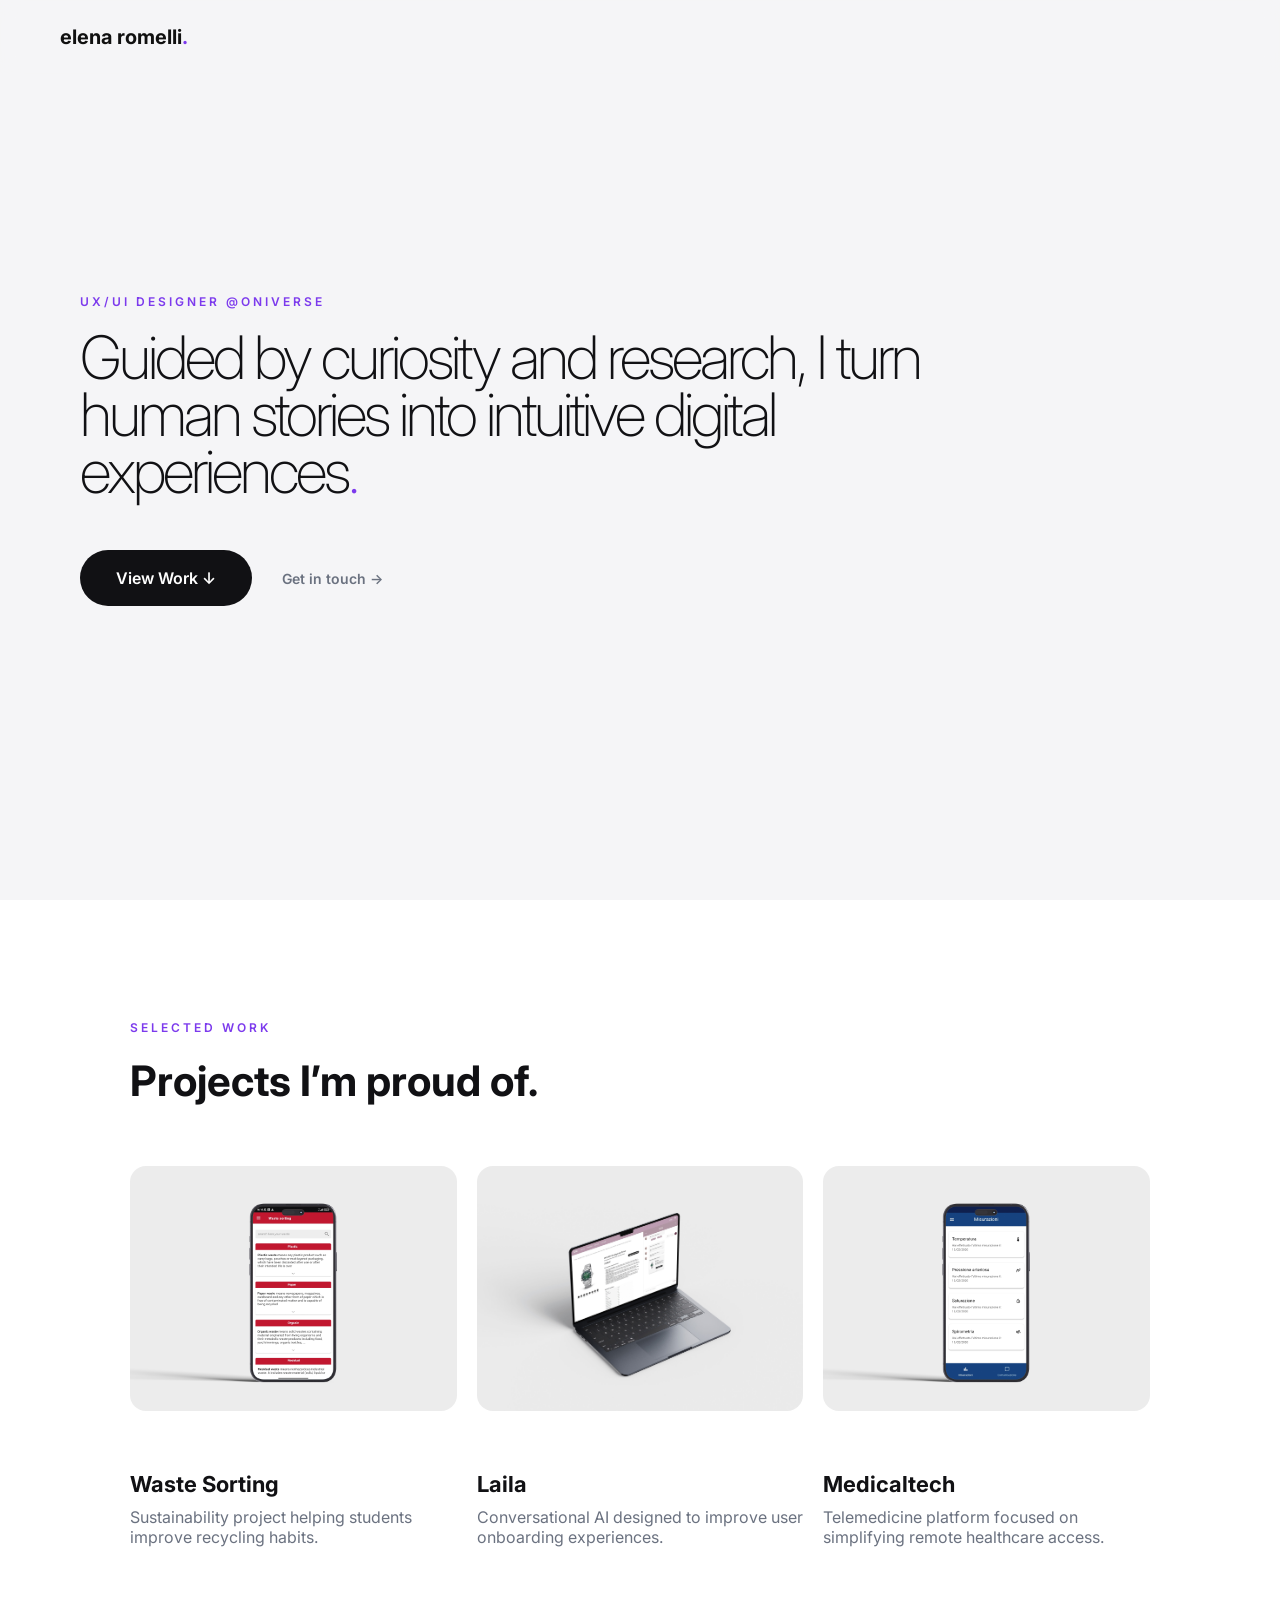
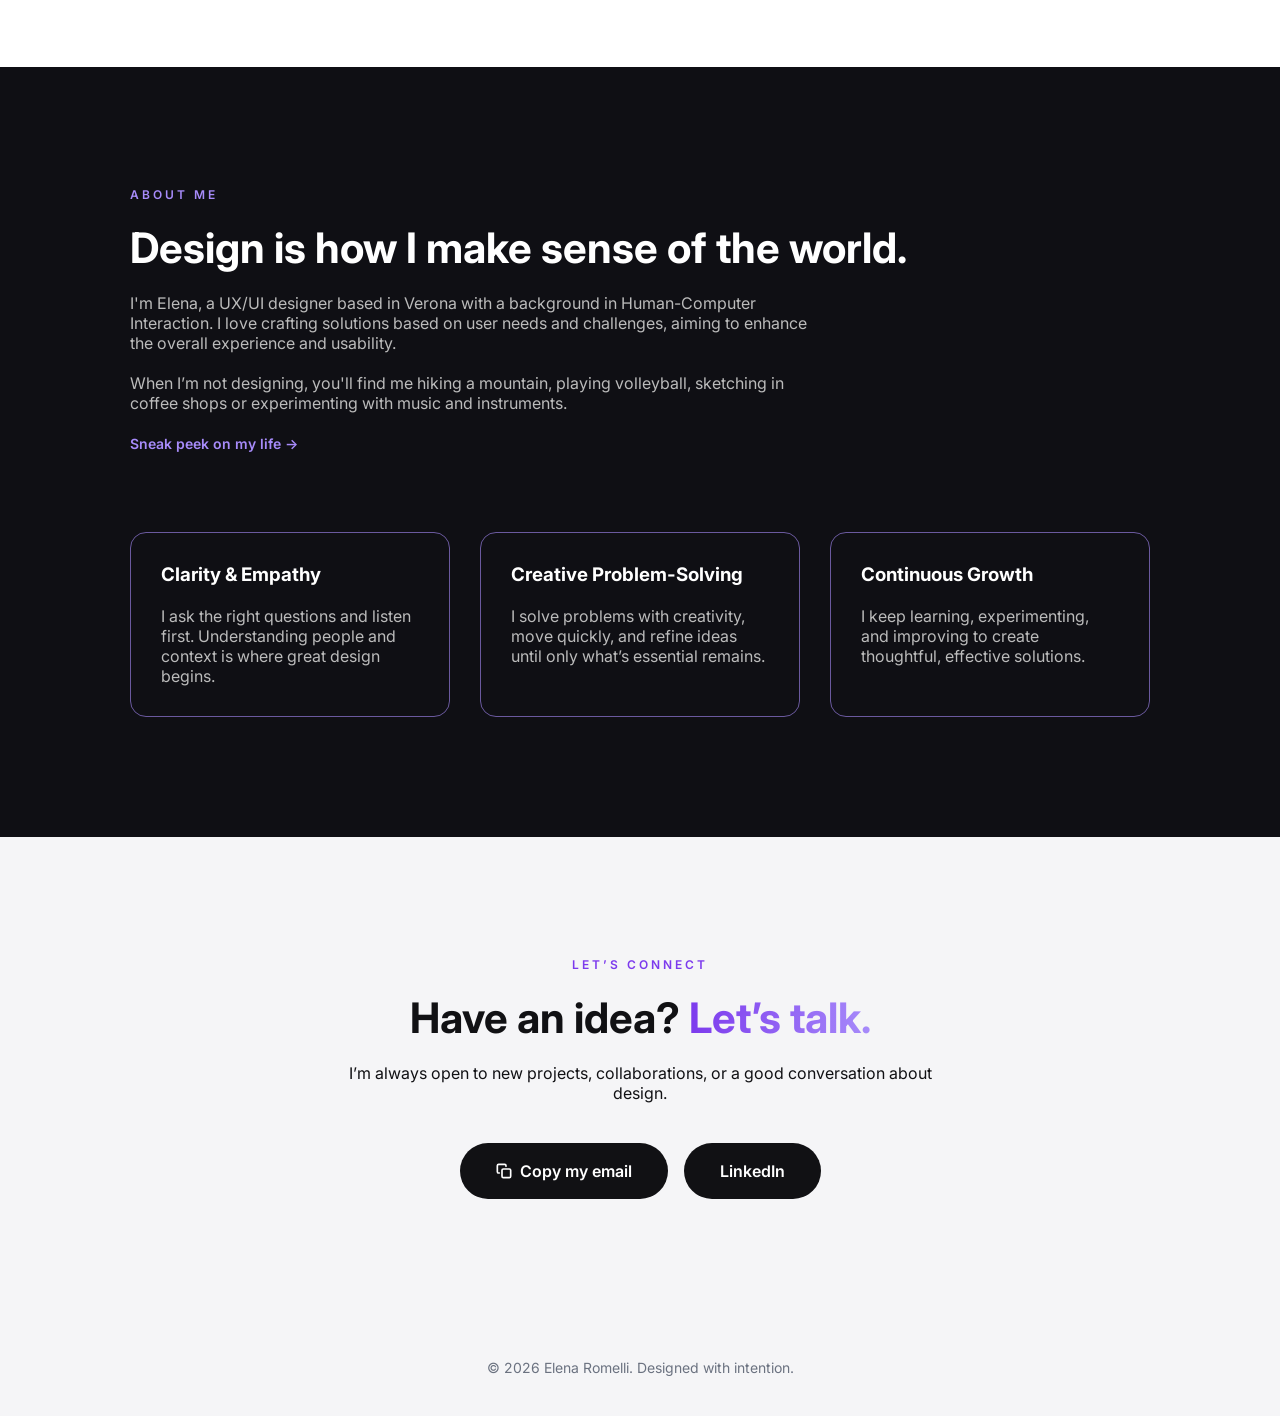
==== index.html @ 5a984aa5 "Add files via upload" ====
<!DOCTYPE html>
<html lang="en">
<head>
  <meta charset="UTF-8">
  <title>Elena Romelli — UX/UI Designer</title>
  <meta name="viewport" content="width=device-width, initial-scale=1.0">

  <link href="https://fonts.googleapis.com/css2?family=Inter:wght@400;600;800;900&display=swap" rel="stylesheet">
  <link rel="stylesheet" href="style.css">
</head>
<body>

<header class="nav">
  <a href="index.html#top" class="logo">
  elena romelli<span>.</span>
  </a>
  <!--<div class="nav-links">
    <a href="#work">Work</a>
    <a href="#about">About</a>
    <a href="#contact">Contact</a>
  </div>-->
</header>



<section id="top" class="hero">
  
  <div class="hero-content">
    <div class="small-label">UX/UI DESIGNER @ONIVERSE</div>
    <!--<h1>
      Elena <br>
      <span class="gradient-text">Romelli</span>
    </h1>-->
    <h2 class="hero-content">Guided by curiosity and research, I turn human stories into intuitive digital experiences<span class="purple-dot">.</span></h2>

    <!--<p>
      I craft digital experiences that feel intuitive, look striking,
      and tell stories people remember.
    </p>-->

    <div class="hero-buttons">
      <a href="#work" class="btn-primary">View Work ↓</a>
      <a href="#contact" class="btn-link">Get in touch →</a>
    
    </div>
  </div>
</section>

</body>

<!-- WORK SECTION -->

<section id="work" class="work-section">
  <div class="container">
    <div class="small-label">Selected Work</div>
    <h2>Projects I’m proud of.</h2>

    <div class="projects-grid">

      <a href="waste-sorting.html" class="project-card">
         <div class="project-image">
          <img src="images/waste.jpg" alt="Wastesorting_mockup">
        </div>
      
        <h3>Waste Sorting</h3>
        <p>Sustainability project helping students improve recycling habits.</p>
      </a>

      <a href="laila.html" class="project-card">
        <div class="project-image">
          <img src="images/laila.jpg" alt="Laila_mockup">
        </div>
        <h3>Laila</h3>
        <p>Conversational AI designed to improve user onboarding experiences.</p>
      </a>

      <a href="medicaltech.html" class="project-card">
         <div class="project-image">
          <img src="images/med.jpg" alt="Medicaltech_mockup">
        </div>
        <h3>Medicaltech</h3>
        <p>Telemedicine platform focused on simplifying remote healthcare access.</p>
      </a>

    </div>
  </div>
</section>


<!-- ABOUT SECTION -->

<section id="about" class="about-section">
  <div class="container">

    <div class="small-label">About Me</div>
    <h2>Design is how I make sense of the world.</h2>

    <p class="about-text">
      I'm Elena, a UX/UI designer based in Verona with a background in Human-Computer Interaction. 
      I love crafting solutions based on user needs and challenges, aiming to enhance the overall experience and usability.

    </p>

    <p class="about-text">
      When I’m not designing, you'll find me hiking a mountain, playing volleyball, 
      sketching in coffee shops or experimenting with music and instruments.
    </p>
    <p>
      <a href="life.html" class="btn-link-life">Sneak peek on my life →</a>
    </p>
    

    <div class="features-grid">

      <div class="feature-card">
        <h3>Clarity & Empathy</h3>
        <p>I ask the right questions and listen first. Understanding people and context is where great design begins.</p>
      </div>

      <div class="feature-card">
        <h3>Creative Problem-Solving</h3>
        <p>I solve problems with creativity, move quickly, and refine ideas until only what’s essential remains.</p>
      </div>


      <div class="feature-card">
        <h3>Continuous Growth</h3>
        <p>I keep learning, experimenting, and improving to create thoughtful, effective solutions.</p>
      </div>

    </div>
  </div>
</section>


<!-- CONTACT SECTION -->

<section id="contact" class="contact-section">
  <div class="container center">
    <div class="small-label">Let’s Connect</div>
    <h2>Have an idea? <span class="gradient-text">Let’s talk.</span></h2>
    <p>I’m always open to new projects, collaborations, or a good conversation about design.</p>


   <div class="contact-buttons">
      <div>
        <!--<button class="btn-primary copy-email" data-email="elenaromelli00@gmail.com">
           <svg xmlns="http://www.w3.org/2000/svg" width="16" height="16" viewBox="0 0 24 24" fill="none" stroke="currentColor" stroke-width="2.5" stroke-linecap="round" stroke-linejoin="round">
              <rect x="9" y="9" width="13" height="13" rx="2"/><path d="M5 15H4a2 2 0 0 1-2-2V4a2 2 0 0 1 2-2h9a2 2 0 0 1 2 2v1"/>
            </svg>
            Copy my email
            <span class="copy-feedback">Email copied!</span>
          </button>-->
          <button class="btn-primary copy-email" data-email="elenaromelli00@gmail.com">
              <svg xmlns="http://www.w3.org/2000/svg" width="16" height="16" viewBox="0 0 24 24" fill="none" stroke="currentColor" stroke-width="2.5" stroke-linecap="round" stroke-linejoin="round">
                <rect x="9" y="9" width="13" height="13" rx="2"/><path d="M5 15H4a2 2 0 0 1-2-2V4a2 2 0 0 1 2-2h9a2 2 0 0 1 2 2v1"/>
              </svg>
             <span class="btn-label">Copy my email</span>
          </button>
      </div>

     
      <a href="https://www.linkedin.com/in/elenaromelli/" 
        target="_blank" 
        rel="noopener noreferrer"
        class="btn-primary">
        LinkedIn
      </a>
      
 </div>

  </div>
</section>

<footer>
  © 2026 Elena Romelli. Designed with intention.
</footer>


<!--JAVASCRIPTt-->
<!--COPY EMAIL BUTTON 
<script>
  const copyBtn = document.querySelector('.copy-email');
  const feedback = document.querySelector('.copy-feedback');

  copyBtn.addEventListener('click', () => {
    const email = copyBtn.textContent.trim();

    navigator.clipboard.writeText(email).then(() => {
      feedback.textContent = "Email copied!";
      feedback.style.opacity = "1";

      setTimeout(() => {
        feedback.style.opacity = "0";
      }, 1500);
    });
  });
</script>-->


<!--<script>document.querySelector('.copy-email').addEventListener('click', function() {
  const email = this.dataset.email;
  navigator.clipboard.writeText(email).then(() => {
    const feedback = this.querySelector('.copy-feedback');
    feedback.style.opacity = '1';
    setTimeout(() => feedback.style.opacity = '0', 2000);
  });
});</script>-->

<script>
const btn = document.querySelector('.copy-email');

const originalContent = btn.innerHTML;
const copiedContent = `
  <svg xmlns="http://www.w3.org/2000/svg" width="16" height="16" viewBox="0 0 24 24" fill="none" stroke="currentColor" stroke-width="2.5" stroke-linecap="round" stroke-linejoin="round">
    <polyline points="20 6 9 17 4 12"/>
  </svg>
  <span class="btn-label">Email copied!</span>
`;

btn.addEventListener('click', () => {
  navigator.clipboard.writeText(btn.dataset.email);
  btn.innerHTML = copiedContent;
  
  setTimeout(() => {
    btn.innerHTML = originalContent;
  }, 2000);
});

</script>

</html>
---- style.css ----
:root {
  --purple1: #7C3AED;
  --purple2: #A78BFA;
  --dark: #111114;
  --gray: #6B7280;
  --light: #F5F5F7;
}

* {
  margin: 0;
  padding: 0;
  box-sizing: border-box;
}

body {
  font-family: 'Inter', sans-serif;
  background: var(--light);
  color: var(--dark);
}

/* NAVBAR */

.nav {
  position: fixed;
  top: 0;
  width: 100%;
  padding: 25px 60px;
  display: flex;
  justify-content: space-between;
  align-items: center;
  background: rgba(245,245,247,0.8);
  backdrop-filter: blur(10px);
}

.logo {
  font-weight: 800;
  font-size: 20px;
}

.logo {
  text-decoration: none;
  color: #111; /* stesso colore del testo */
  font-weight: 700;
  font-size: 20px;
}

.logo:hover {
  color: #111; /* evita che diventi rosso */
}

.logo span {
  color: var(--purple1); /* il puntino viola */
}

.logo span {
  color: var(--purple1);
}

.nav-links a {
  text-decoration: none;
  color: var(--dark);
  margin-left: 30px;
  font-weight: 500;
}

.btn-nav {
  background: var(--dark);
  color: white !important;
  padding: 10px 20px;
  border-radius: 30px;
}

/* HERO */
html {
  scroll-behavior: smooth;
}

.hero {
  height: 100vh;
  display: flex;
  align-items: center;
  padding: 0 80px;
}


.hero-content {
  max-width: 900px;
}

.hero h1 {
  font-size: 120px;
  font-weight: 600;
  line-height: 0.95;
  letter-spacing: -3px;
}

.hero h2 {
  font-size: 60px;
  font-weight: 200;
  line-height: 0.95;
  letter-spacing: -3px;
}

.gradient-text {
  background: linear-gradient(90deg, var(--purple1), var(--purple2));
  -webkit-background-clip: text;
  -webkit-text-fill-color: transparent;
}

.hero p {
  margin-top: 40px;
  font-size: 22px;
  color: var(--gray);
  max-width: 600px;
  line-height: 1.6;
}

.hero-buttons {
  margin-top: 50px;
  display: flex;
  gap: 30px;
  align-items: center;
}

.btn-primary {
  display: inline-block;
  background: var(--dark);
  color: white;
  padding: 18px 36px;
  border-radius: 50px;
  text-decoration: none;
  font-weight: 600;
  transition: 0.3s ease;
}

.btn-primary:hover {
  transform: translateY(-3px);
}

.btn-link {
  display: inline-block;
  font-size: 14px;
  font-weight: 600;
  text-decoration: none;
  color: var(--gray);
  transition: 0.3s ease;
}

.btn-link:hover {
  color: var(--purple1);
  transform: translateX(4px);
}


.purple-dot {
  color: var(--purple1); /* usa la tua variabile viola già definita */
}

/* RESPONSIVE */

@media (max-width: 900px) {
  .hero {
    padding: 0 30px;
  }

  .hero h1 {
    font-size: 64px;
  }

  .hero p {
    font-size: 18px;
  }

  .nav {
    padding: 20px 30px;
  }

  .nav-links a {
    margin-left: 15px;
  }
}

/* GENERAL SECTIONS */

.container {
  max-width: 1100px;
  margin: auto;
  padding: 120px 40px;
}

h2 {
  font-size: 42px;
  margin-top: 20px;
}

.small-label {
  text-transform: uppercase;
  font-size: 12px;
  letter-spacing: 3px;
  color: var(--purple1);
  font-weight: 600;
}

/* WORK */

.work-section {
  background: #ffffff;
}

.projects-grid {
  margin-top: 0px;
  display: grid;
  gap: 20px;
  grid-template-columns: repeat(3, 1fr);
}

.project-card {
  text-decoration: none;
  color: inherit;
  transition: 0.3s ease;
}

.project-card:hover {
  transform: translateY(-6px);
}

.project-image {
    display: block;
  background: transparent; /* o il colore che preferisci */
  border-radius: 14px;
  margin-bottom: 10px;
  overflow: hidden;
}

.project-card h3 {
  font-size: 22px;
  margin-bottom: 10px;
}

.project-card p {
  color: var(--gray);
}

/* ABOUT */

.about-section {
  background: #0F0F14;
  color: white;
}

.about-section .small-label {
  color: var(--purple2);
}

.about-section p {
  color: #bbb;
  max-width: 700px;
  margin-top: 20px;
}

.features-grid {
  margin-top: 70px;
  display: grid;
  gap: 30px;
  grid-template-columns: repeat(3, 1fr);
}

.feature-card {
  border: 1px solid rgba(167,139,250,0.6);
  padding: 30px;
  border-radius: 16px;
  transition: 0.3s ease;
}

.feature-card:hover {
  background: rgba(167,139,250,0.05);
}

.feature-card h3 {
  margin-bottom: 10px;
}

.btn-link-life {
  margin-bottom: 10px;
  display: inline-block;
  font-size: 14px;
  font-weight: 600;
  text-decoration: none;
  color: var(--purple2);
  transition: 0.3s ease;
}

.btn-link-life:hover {
  color: var(--light);
  transform: translateX(4px);
}

/* CONTACT */

.contact-section {
  background: var(--light);
  text-align: center;
}

.contact-section p {
  max-width: 600px;
  margin: 20px auto;
}

.center {
  text-align: center;
}

footer {
  text-align: center;
  padding: 40px;
  font-size: 14px;
  color: var(--gray);
}

.contact-section p {
  margin-bottom: 40px; /* spazio sotto il paragrafo */
}

/* RESPONSIVE */

@media (max-width: 900px) {
  .projects-grid,
  .features-grid {
    grid-template-columns: 1fr;
  }

  h2 {
    font-size: 32px;
  }
}

/* PROJECT PAGE */

.project-container {
  max-width: 900px;
  margin: auto;
  padding: 80px 40px 80px 40px;
}

.project-intro h1 {
  font-size: 48px;
  font-weight: 600;
  margin-top: 10px;
}

.project-subtitle {
  font-size: 20px;
  margin-top: 15px;
  color: var(--gray);
}

.divider {
  height: 1px;
  background: #e5e5e5;
  margin: 50px 0;
}

.project-meta {
  display: flex;
  gap: 60px;
  flex-wrap: wrap;
}

.meta-label {
  text-transform: uppercase;
  font-size: 12px;
  letter-spacing: 2px;
  color: var(--purple1);
  font-weight: 600;
}

.project-section {
  padding: 40px 0;
}

.project-section.light {
  background: #f9f9fb;
}

.section-label {
  text-transform: uppercase;
  font-size: 12px;
  letter-spacing: 2px;
  color: var(--purple1);
  font-weight: 600;
}

.project-section h2 {
  font-size: 36px;
  margin: 20px 0;
}

.project-section p {
  max-width: 700px;
  color: var(--gray);
}

.mockup-block {
  height: 350px;
  background: #e5e7eb;
  border-radius: 20px;
  margin-top: 40px;
}

.mockup-block.large {
  height: 500px;
}

.impact-list {
  margin-top: 30px;
  list-style: none;
  padding: 0;
}

.impact-list li {
  margin-bottom: 15px;
  font-size: 18px;
}

/* Responsive */

@media (max-width: 900px) {
  .project-intro h1 {
    font-size: 42px;
  }

  .project-meta {
    flex-direction: column;
    gap: 20px;
  }

  .project-section h2 {
    font-size: 28px;
  }
}

.back-button {
  display: inline-block;
  margin-bottom: 40px;
  font-size: 14px;
  text-decoration: none;
  color: var(--gray);
  transition: 0.3s ease;
}

.back-button:hover {
  color: var(--purple1);
  transform: translateX(-4px);
}

/* PROJECT CASE STUDY */

.project-subtitle-light {
  color: var(--gray);
  font-size: 18px;
  margin-top: 15px;
}

.project-meta div p {
  margin: 5px 0 0 0;
  color: var(--gray);
}

.project-meta {
  display: flex;
  flex-wrap: wrap;
  gap: 50px;
  margin-top: 40px;
}

.project-section {
  padding: 80px 0;
}

.project-section.light {
  background: #f9f9fb;
}

.project-section h2 {
  font-size: 32px;
  margin: 15px 0;
}

.project-section p,
.project-section ul {
  max-width: 700px;
  color: var(--gray);
  margin-top: 15px;
  line-height: 1.7;
}

.project-section ul {
  padding-left: 20px;
  list-style-type: disc;
}

.mockup-block {
  margin-top: 40px;
  height: 300px;
  background: #e5e7eb;
  border-radius: 20px;
}

.mockup-block.large {
  height: 500px;
}

.back-button {
  display: inline-block;
  margin-bottom: 30px;
  font-size: 14px;
  text-decoration: none;
  color: var(--gray);
  font-weight: 600;
  transition: 0.3s ease;
}

.back-button:hover {
  color: var(--purple1);
  transform: translateX(-4px);
}

@keyframes pulse {
  0%, 100% { opacity: 1; transform: scale(1); }
  50% { opacity: 0.7; transform: scale(1.05); }
}

/* IMPACT GRID */
.impact-grid {
  display: flex;
  gap: 30px;
  flex-wrap: wrap;
  margin-top: 30px;
}

.impact-card {
  background: #fff;
  padding: 20px;
  border-radius: 12px;
  flex: 1 1 250px;
  box-shadow: 0 4px 12px rgba(0,0,0,0.05);
}

.impact-card h3 {
  margin-bottom: 10px;
  font-size: 18px;
}

.impact-card p {
  color: var(--gray);
  line-height: 1.5;
}

/* Responsive */
@media (max-width: 900px) {
  .project-meta {
    flex-direction: column;
    gap: 20px;
  }

  .project-section h2 {
    font-size: 28px;
  }

  .impact-grid {
    flex-direction: column;
  }
}

/* Floating Back to Top Button – always visible */
.back-to-top {
  position: fixed;
  bottom: 30px;
  right: 30px;
  background: var(--dark);
  color: white;
  font-size: 20px;
  text-decoration: none;
  padding: 12px 16px;
  border-radius: 50%;
  box-shadow: 0 4px 10px rgba(0,0,0,0.2);
  transition: all 0.3s ease;
  z-index: 1000;
}

.back-to-top:hover {
  background: #7b5cff;  /* hover highlight */
  transform: translateY(-3px);
}

/* COPY EMAIL FEEDBACK */
.copy-feedback {
  position: absolute;
  bottom: -24px;
  left: 50%;
  transform: translateX(-50%);
  font-size: 14px;
  color: #7b5cff;
  opacity: 0;
  transition: opacity 0.3s ease;
  white-space: nowrap;
}

.btn-primary {
  font: inherit; /* eredita TUTTO dal parent */
  display: inline-block;
  background: var(--dark);
  color: white;
  padding: 18px 36px;
  border-radius: 50px;
  text-decoration: none;
  font-weight: 600;
  transition: 0.3s ease;
  cursor: pointer;
  border: none;
  font-family: inherit;
  position: relative;
}

/* CONTACT BUTTONS*/
.contact-buttons {
  display: flex;
  gap: 16px;
  justify-content: center;
  flex-wrap: wrap;
}

.copy-email {
  display: inline-flex;
  align-items: center;
  gap: 8px;
}

/* IMAGES*/

.project-image {
  margin: 60px 0;
  border-radius: 16px;
  overflow: hidden;
  font-size: 0; /* fix per lo spazio inline */
}

.project-image img {
  width: 100%;
  height: auto;
  display: block;
}

.image-grid {
  display: grid;
  grid-template-columns: repeat(3, 1fr);
  gap: 24px;
  margin: 60px 0;
}

.image-grid img {
  width: 100%;
  height: auto;
  border-radius: 16px;
  box-shadow: 0 20px 50px rgba(0,0,0,0.08);
  transition: transform 0.3s ease;
}

.image-grid img:hover {
  transform: translateY(-6px);
}

@media (max-width: 900px) {
  .image-grid {
    grid-template-columns: 1fr;
  }
}

/*IMAGE FULL GRID*/
.image-grid--full img {
  grid-column: 1 / -1;
}

/*MIRO BOARD*/
.miro-embed {
  margin: 80px 0;
  border-radius: 20px;
  overflow: hidden;
  box-shadow: 0 30px 80px rgba(0,0,0,0.08);
}

.miro-embed iframe {
  width: 100%;
  height: 600px;
  border: none;
}


/* ABOUT PAGE */
.about-me-page {
  font-family: 'Inter', sans-serif;
  color: var(--dark);
  padding: 80px 20px;
}

/* HERO SECTION */
.about-hero {
  display: flex;
  justify-content: center;
  align-items: center;
  margin-bottom: 60px;
}

.about-container {
  display: flex;
  flex-wrap: wrap;
  max-width: 1200px;
  gap: 40px;
  align-items: center;
}

/* Profile image */
.about-profile .profile-img {
  width: 300px;
  height: auto;
  border-radius: 20px;
  box-shadow: 0 20px 60px rgba(0,0,0,0.08);
  flex-shrink: 0;
}

/* Text */
.about-text {
  flex: 1;
  min-width: 280px;
}

.about-text h1 {
  font-size: 2.5rem;
  margin-bottom: 20px;
}

.about-text .purple-dot {
  color: #9b5de5;
}

.about-text p {
  font-size: 1.1rem;
  line-height: 1.6;
}

/* ABOUT HERO — immagine a sinistra, testo a destra, 50/50 */
.about-hero {
  padding: 60px 40px;
}

.about-hero-inner {
  display: grid;
  grid-template-columns: 1fr 1fr;
  gap: 60px;
  align-items: center;
  max-width: 1200px;
  margin: 0 auto;
}

.about-profile {
  width: 100%;
  height: 100%;
}

.about-profile .profile-img {
  width: 100%;
  height: 100%;
  object-fit: cover;
  border-radius: 20px;
  display: block;
}

.about-text h1 {
  margin-bottom: 24px;
}

.about-text p {
    font-size: 16px;
  margin-bottom: 16px;
  line-height: 1.7;
}

/* 4 immagini su una sola riga fissa */
.about-images .image-grid {
    
  display: grid;
  grid-template-columns: repeat(4, 1fr); /* sempre 4 colonne */
  gap: 20px;
  max-width: 1200px;
  margin: 0 auto;
}


/* RESPONSIVE */
@media screen and (max-width: 768px) {
  .about-hero-inner {
    grid-template-columns: 1fr;
    text-align: left;
  }

  .about-profile .profile-img {
    max-width: 300px;
    margin: 0 auto;
    height: auto;
  }
}
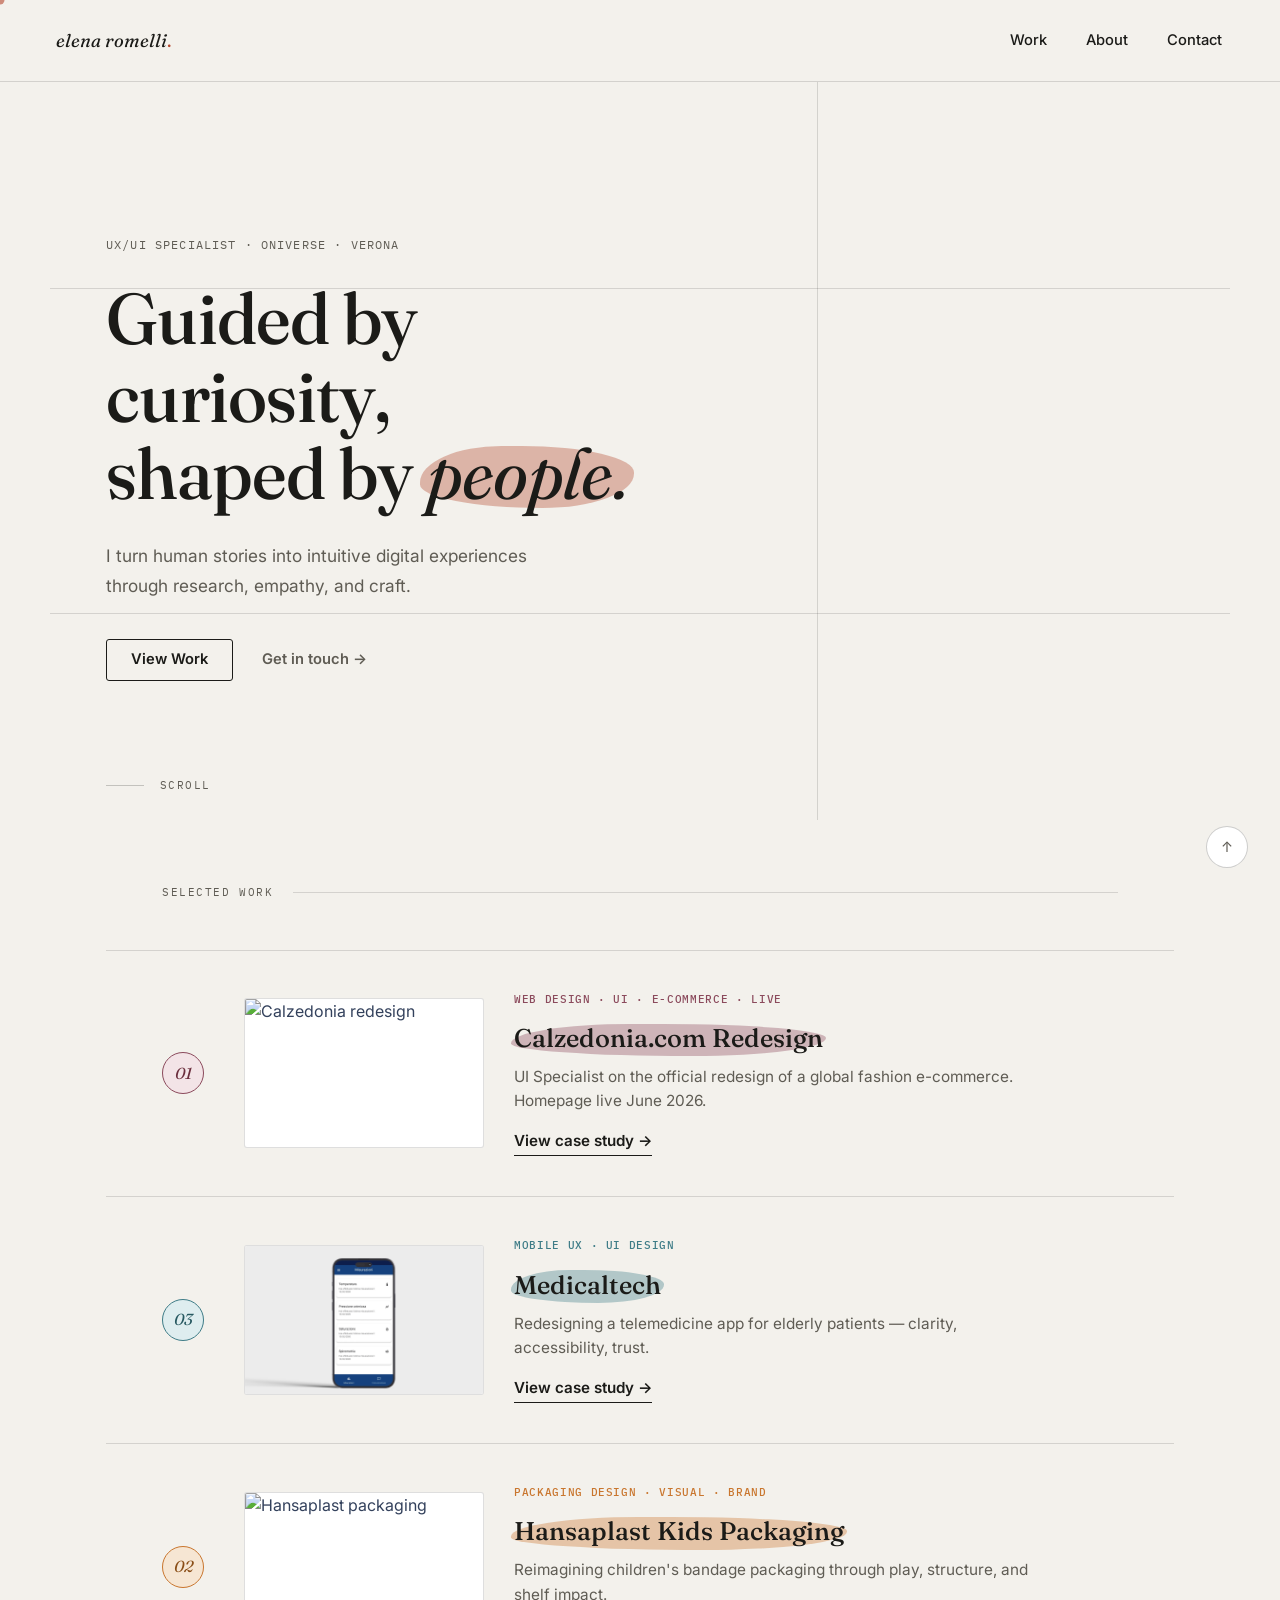
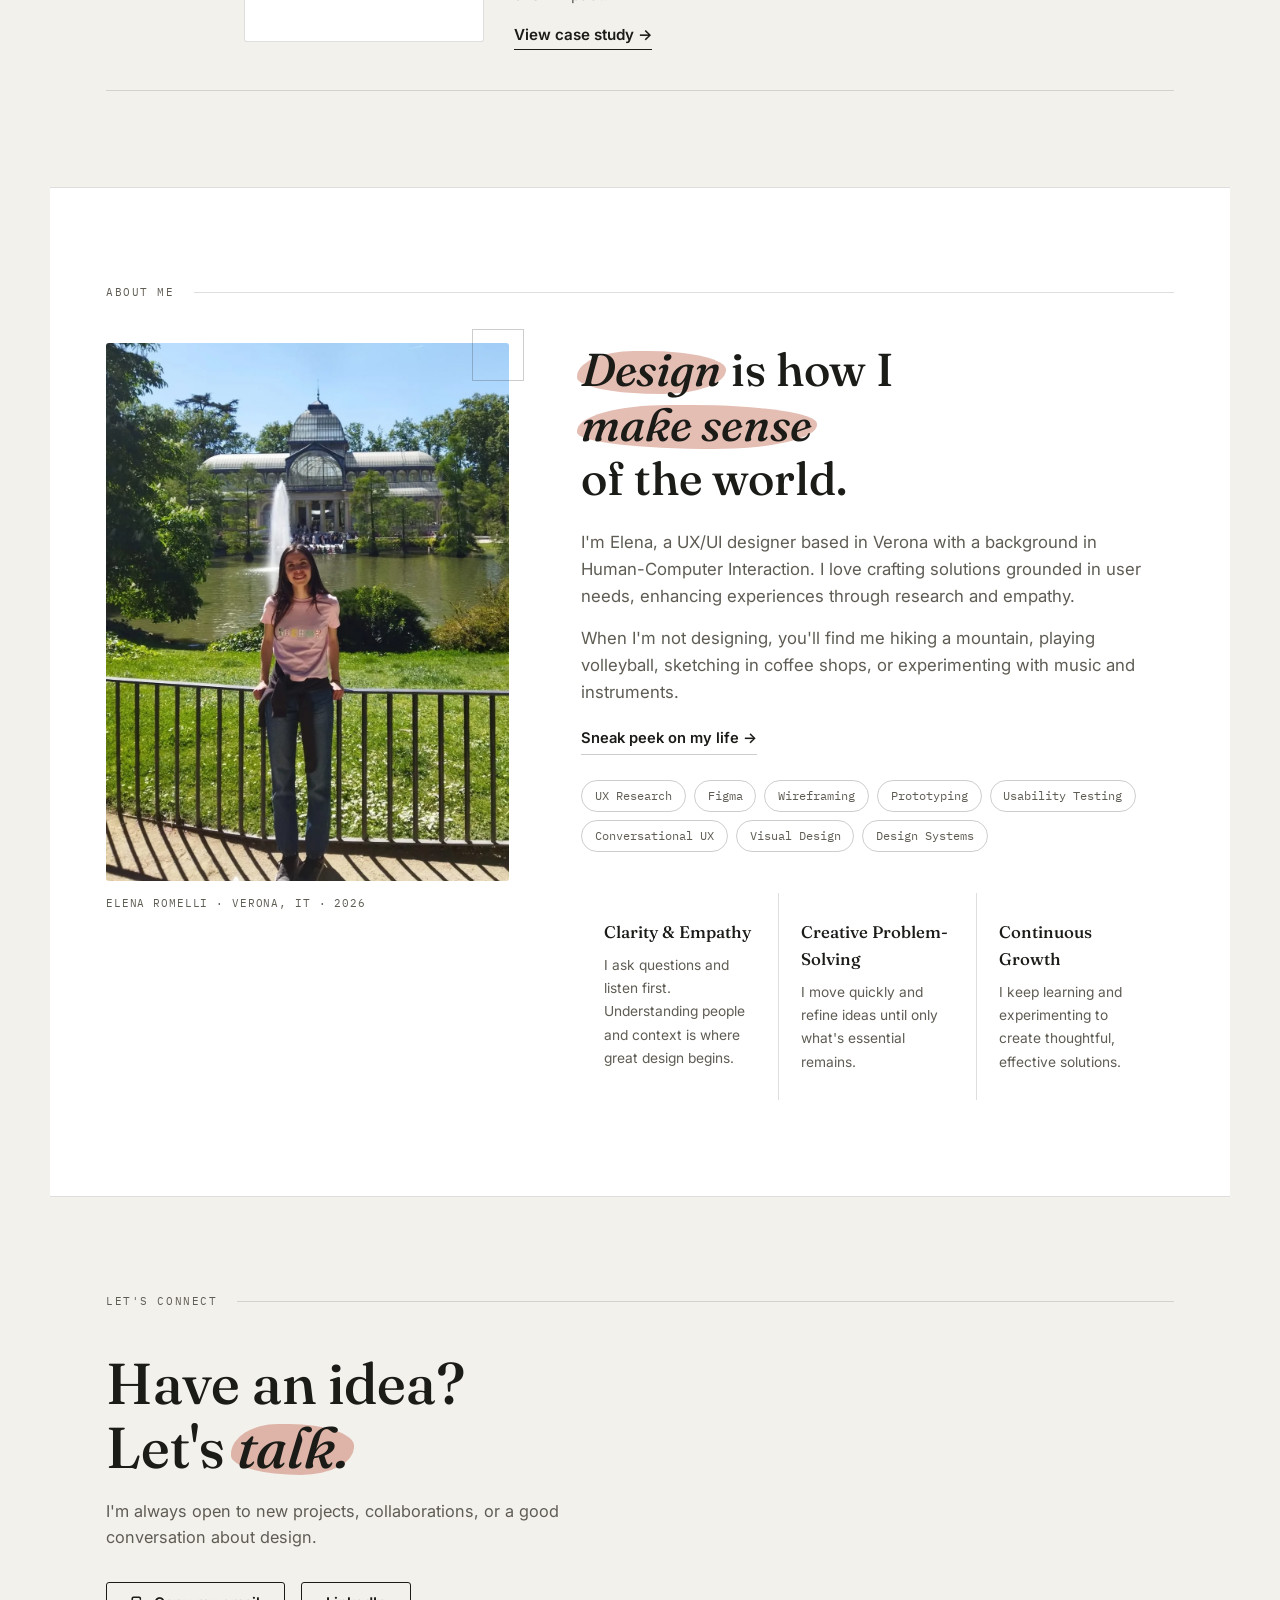
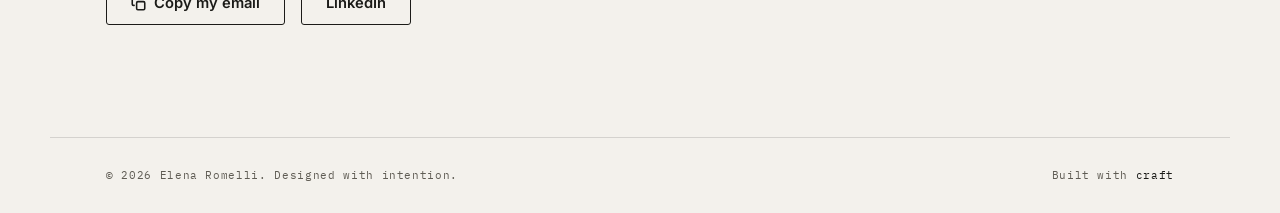
==== commit b57bcb41: "Add files via upload" ====
--- a/index.html
+++ b/index.html
@@ -4,229 +4,238 @@
   <meta charset="UTF-8">
   <title>Elena Romelli — UX/UI Designer</title>
   <meta name="viewport" content="width=device-width, initial-scale=1.0">
-
-  <link href="https://fonts.googleapis.com/css2?family=Inter:wght@400;600;800;900&display=swap" rel="stylesheet">
   <link rel="stylesheet" href="style.css">
 </head>
-<body>
-
+<body style="--proj:var(--voice)">
+
+<a href="#top" class="skip-link">Skip to content</a>
+
+<!-- NAV -->
 <header class="nav">
-  <a href="index.html#top" class="logo">
-  elena romelli<span>.</span>
-  </a>
-  <!--<div class="nav-links">
+  <a href="index.html" class="logo">elena romelli<span>.</span></a>
+  <nav class="nav-links" id="nav-links">
     <a href="#work">Work</a>
     <a href="#about">About</a>
     <a href="#contact">Contact</a>
-  </div>-->
+  </nav>
 </header>
 
-
-
+<!-- HERO -->
 <section id="top" class="hero">
-  
-  <div class="hero-content">
-    <div class="small-label">UX/UI DESIGNER @ONIVERSE</div>
-    <!--<h1>
-      Elena <br>
-      <span class="gradient-text">Romelli</span>
-    </h1>-->
-    <h2 class="hero-content">Guided by curiosity and research, I turn human stories into intuitive digital experiences<span class="purple-dot">.</span></h2>
-
-    <!--<p>
-      I craft digital experiences that feel intuitive, look striking,
-      and tell stories people remember.
-    </p>-->
-
+  <div class="hero-grid-line h" style="top:28%"></div>
+  <div class="hero-grid-line h" style="top:72%"></div>
+  <div class="hero-grid-line v" style="left:65%"></div>
+
+  <div class="hero-left">
+    <div class="hero-eyebrow">UX/UI Specialist · Oniverse · Verona</div>
+    <h2 class="hero-headline">
+      Guided by<br>
+      curiosity,<br>
+      shaped by <span class="marker marker-auto" style="--mk:var(--voice)"><em>people.</em></span>
+    </h2>
+    <p class="hero-tagline">
+      I turn human stories into intuitive digital experiences through research, empathy, and craft.
+    </p>
     <div class="hero-buttons">
-      <a href="#work" class="btn-primary">View Work ↓</a>
+      <a href="#work" class="btn-primary">View Work</a>
       <a href="#contact" class="btn-link">Get in touch →</a>
-    
     </div>
   </div>
-</section>
-
+
+  <!--<div class="hero-vertical">Verona · Open to opportunities · 2026</div>-->
+
+  <div class="scroll-indicator">
+    <div class="scroll-line"></div>
+    Scroll
+  </div>
+</section>
+
+<!-- WORK -->
+<section id="work" class="work-section">
+  <div class="section-label">Selected Work</div>
+
+  <div class="project-list">
+
+    <!-- Calzedonia — pezzo forte -->
+    <article class="project-row" style="--tint:var(--c-calz-tint); --txt:var(--c-calz-text)">
+      <span class="p-badge" style="--proj:var(--c-calz)">01</span>
+      <a href="calzedonia.html" class="p-thumb">
+        <img src="images/calzedonia_after_desktop.jpg" alt="Calzedonia redesign">
+      </a>
+      <div class="p-main">
+        <span class="p-tag" style="--proj:var(--c-calz)">Web Design · UI · E-commerce · Live</span>
+        <h3><a href="calzedonia.html" class="marker" style="--mk:var(--c-calz)">Calzedonia.com Redesign</a></h3>
+        <p class="p-desc">UI Specialist on the official redesign of a global fashion e-commerce. Homepage live June 2026.</p>
+        <a href="calzedonia.html" class="link-arrow">View case study →</a>
+      </div>
+    </article>
+
+    <!-- Medicaltech -->
+    <article class="project-row" style="--tint:var(--c-med-tint); --txt:var(--c-med-text)">
+      <span class="p-badge" style="--proj:var(--c-med)">03</span>
+      <a href="medicaltech.html" class="p-thumb">
+        <img src="images/med.jpg" alt="Medicaltech mockup">
+      </a>
+      <div class="p-main">
+        <span class="p-tag" style="--proj:var(--c-med)">Mobile UX · UI Design</span>
+        <h3><a href="medicaltech.html" class="marker" style="--mk:var(--c-med)">Medicaltech</a></h3>
+        <p class="p-desc">Redesigning a telemedicine app for elderly patients — clarity, accessibility, trust.</p>
+        <a href="medicaltech.html" class="link-arrow">View case study →</a>
+      </div>
+    </article>
+
+    <!-- Packaging -->
+    <article class="project-row" style="--tint:var(--c-pack-tint); --txt:var(--c-pack-text)">
+      <span class="p-badge" style="--proj:var(--c-pack)">02</span>
+      <a href="packaging.html" class="p-thumb">
+        <img src="images/packaging_final.webp" alt="Hansaplast packaging">
+      </a>
+      <div class="p-main">
+        <span class="p-tag" style="--proj:var(--c-pack)">Packaging Design · Visual · Brand</span>
+        <h3><a href="packaging.html" class="marker" style="--mk:var(--c-pack)">Hansaplast Kids Packaging</a></h3>
+        <p class="p-desc">Reimagining children's bandage packaging through play, structure, and shelf impact.</p>
+        <a href="packaging.html" class="link-arrow">View case study →</a>
+      </div>
+    </article>
+
+  </div>
+</section>
+
+<!-- ABOUT -->
+<section id="about" class="about-section">
+  <div style="max-width:1100px; margin:0 auto;">
+    <div class="section-label" style="padding:0; margin-bottom:2.6rem;">About Me</div>
+    <div class="about-grid">
+
+      <div class="portrait-wrap">
+        <div class="portrait-deco"></div>
+        <div class="portrait-frame">
+          <img src="images/life_elena.webp" alt="Elena Romelli">
+        </div>
+        <p class="portrait-caption">Elena Romelli · Verona, IT · 2026</p>
+      </div>
+
+      <div class="about-content">
+        <h2><span class="marker" style="--mk:var(--voice)"><em>Design</em></span> is how I<br><span class="marker" style="--mk:var(--voice)"><em>make sense</em></span><br>of the world.</h2>
+        <p class="about-body">
+          I'm Elena, a UX/UI designer based in Verona with a background in Human-Computer Interaction. I love crafting solutions grounded in user needs, enhancing experiences through research and empathy.
+        </p>
+        <p class="about-body">
+          When I'm not designing, you'll find me hiking a mountain, playing volleyball, sketching in coffee shops, or experimenting with music and instruments.
+        </p>
+        <p style="margin-top:1.2rem;">
+          <a href="life.html" class="btn-link-life">Sneak peek on my life →</a>
+        </p>
+
+        <div class="skills-row">
+          <span class="skill-pill">UX Research</span>
+          <span class="skill-pill">Figma</span>
+          <span class="skill-pill">Wireframing</span>
+          <span class="skill-pill">Prototyping</span>
+          <span class="skill-pill">Usability Testing</span>
+          <span class="skill-pill">Conversational UX</span>
+          <span class="skill-pill">Visual Design</span>
+          <span class="skill-pill">Design Systems</span>
+        </div>
+
+        <div class="about-values">
+          <div class="value-card">
+            <h3>Clarity &amp; Empathy</h3>
+            <p>I ask questions and listen first. Understanding people and context is where great design begins.</p>
+          </div>
+          <div class="value-card">
+            <h3>Creative Problem-Solving</h3>
+            <p>I move quickly and refine ideas until only what's essential remains.</p>
+          </div>
+          <div class="value-card">
+            <h3>Continuous Growth</h3>
+            <p>I keep learning and experimenting to create thoughtful, effective solutions.</p>
+          </div>
+        </div>
+      </div>
+
+    </div>
+  </div>
+</section>
+
+<!-- CONTACT -->
+<section id="contact" class="contact-section">
+  <div style="max-width:1100px; margin:0 auto;">
+    <div class="section-label" style="padding:0; margin-bottom:2.6rem;">Let's Connect</div>
+    <div class="contact-inner">
+      <h2>Have an idea?<br>Let's <span class="marker" style="--mk:var(--voice)"><em>talk.</em></span></h2>
+      <p class="contact-sub">I'm always open to new projects, collaborations, or a good conversation about design.</p>
+      <div class="contact-buttons">
+        <button class="btn-primary copy-email" data-email="elenaromelli00@gmail.com">
+          <svg xmlns="http://www.w3.org/2000/svg" width="15" height="15" viewBox="0 0 24 24" fill="none" stroke="currentColor" stroke-width="2.5" stroke-linecap="round" stroke-linejoin="round">
+            <rect x="9" y="9" width="13" height="13" rx="2"/><path d="M5 15H4a2 2 0 0 1-2-2V4a2 2 0 0 1 2-2h9a2 2 0 0 1 2 2v1"/>
+          </svg>
+          <span class="btn-label">Copy my email</span>
+        </button>
+        <a href="https://www.linkedin.com/in/elena-romelli/" target="_blank" rel="noopener noreferrer" class="btn-primary">LinkedIn</a>
+      </div>
+    </div>
+  </div>
+</section>
+
+<footer>
+  <span class="footer-copy">© 2026 Elena Romelli. Designed with intention.</span>
+  <span class="footer-note">Built with <em>craft</em></span>
+</footer>
+
+<a href="#top" class="back-to-top" title="Back to top">↑</a>
+
+<script>
+  /* copy email */
+  const btn = document.querySelector('.copy-email');
+  if (btn) {
+    const orig = btn.innerHTML;
+    const done = `<svg xmlns="http://www.w3.org/2000/svg" width="15" height="15" viewBox="0 0 24 24" fill="none" stroke="currentColor" stroke-width="2.5" stroke-linecap="round" stroke-linejoin="round"><polyline points="20 6 9 17 4 12"/></svg><span class="btn-label">Email copied!</span>`;
+    btn.addEventListener('click', () => {
+      navigator.clipboard.writeText(btn.dataset.email);
+      btn.innerHTML = done;
+      setTimeout(() => { btn.innerHTML = orig; }, 2000);
+    });
+  }
+
+  /* scroll reveal for cards/sections */
+  const obs = new IntersectionObserver(entries => {
+    entries.forEach(e => {
+      if (e.isIntersecting) {
+        e.target.style.opacity = '1';
+        e.target.style.transform = 'translateY(0)';
+      }
+    });
+  }, { threshold: 0.08 });
+  document.querySelectorAll('.project-row, .about-grid, .contact-inner, .value-card').forEach(el => {
+    el.style.opacity = '0';
+    el.style.transform = 'translateY(18px)';
+    el.style.transition = 'opacity .65s ease, transform .65s ease';
+    obs.observe(el);
+  });
+
+  /* marker highlight reveal on scroll (not the auto-playing hero one) */
+  document.querySelectorAll('.marker:not(.marker-auto)').forEach(el => {
+    const io = new IntersectionObserver(([entry]) => {
+      if (entry.isIntersecting) { el.classList.add('in-view'); io.disconnect(); }
+    }, { threshold: 0.4 });
+    io.observe(el);
+  });
+</script>
+
+<script>
+  /* colored cursor dot */
+  const dot = document.createElement("div");
+  dot.id = "cursor-dot";
+  document.body.appendChild(dot);
+  window.addEventListener("mousemove", e => {
+    dot.style.left = e.clientX + "px";
+    dot.style.top = e.clientY + "px";
+  });
+  document.querySelectorAll("a, button, .project-row, .skill-pill, .value-card, .swatch").forEach(el => {
+    el.addEventListener("mouseenter", () => dot.classList.add("hover"));
+    el.addEventListener("mouseleave", () => dot.classList.remove("hover"));
+  });
+</script>
 </body>
-
-<!-- WORK SECTION -->
-
-<section id="work" class="work-section">
-  <div class="container">
-    <div class="small-label">Selected Work</div>
-    <h2>Projects I’m proud of.</h2>
-
-    <div class="projects-grid">
-
-      <a href="waste-sorting.html" class="project-card">
-         <div class="project-image">
-          <img src="images/waste.jpg" alt="Wastesorting_mockup">
-        </div>
-      
-        <h3>Waste Sorting</h3>
-        <p>Sustainability project helping students improve recycling habits.</p>
-      </a>
-
-      <a href="laila.html" class="project-card">
-        <div class="project-image">
-          <img src="images/laila.jpg" alt="Laila_mockup">
-        </div>
-        <h3>Laila</h3>
-        <p>Conversational AI designed to improve user onboarding experiences.</p>
-      </a>
-
-      <a href="medicaltech.html" class="project-card">
-         <div class="project-image">
-          <img src="images/med.jpg" alt="Medicaltech_mockup">
-        </div>
-        <h3>Medicaltech</h3>
-        <p>Telemedicine platform focused on simplifying remote healthcare access.</p>
-      </a>
-
-    </div>
-  </div>
-</section>
-
-
-<!-- ABOUT SECTION -->
-
-<section id="about" class="about-section">
-  <div class="container">
-
-    <div class="small-label">About Me</div>
-    <h2>Design is how I make sense of the world.</h2>
-
-    <p class="about-text">
-      I'm Elena, a UX/UI designer based in Verona with a background in Human-Computer Interaction. 
-      I love crafting solutions based on user needs and challenges, aiming to enhance the overall experience and usability.
-
-    </p>
-
-    <p class="about-text">
-      When I’m not designing, you'll find me hiking a mountain, playing volleyball, 
-      sketching in coffee shops or experimenting with music and instruments.
-    </p>
-    <p>
-      <a href="life.html" class="btn-link-life">Sneak peek on my life →</a>
-    </p>
-    
-
-    <div class="features-grid">
-
-      <div class="feature-card">
-        <h3>Clarity & Empathy</h3>
-        <p>I ask the right questions and listen first. Understanding people and context is where great design begins.</p>
-      </div>
-
-      <div class="feature-card">
-        <h3>Creative Problem-Solving</h3>
-        <p>I solve problems with creativity, move quickly, and refine ideas until only what’s essential remains.</p>
-      </div>
-
-
-      <div class="feature-card">
-        <h3>Continuous Growth</h3>
-        <p>I keep learning, experimenting, and improving to create thoughtful, effective solutions.</p>
-      </div>
-
-    </div>
-  </div>
-</section>
-
-
-<!-- CONTACT SECTION -->
-
-<section id="contact" class="contact-section">
-  <div class="container center">
-    <div class="small-label">Let’s Connect</div>
-    <h2>Have an idea? <span class="gradient-text">Let’s talk.</span></h2>
-    <p>I’m always open to new projects, collaborations, or a good conversation about design.</p>
-
-
-   <div class="contact-buttons">
-      <div>
-        <!--<button class="btn-primary copy-email" data-email="elenaromelli00@gmail.com">
-           <svg xmlns="http://www.w3.org/2000/svg" width="16" height="16" viewBox="0 0 24 24" fill="none" stroke="currentColor" stroke-width="2.5" stroke-linecap="round" stroke-linejoin="round">
-              <rect x="9" y="9" width="13" height="13" rx="2"/><path d="M5 15H4a2 2 0 0 1-2-2V4a2 2 0 0 1 2-2h9a2 2 0 0 1 2 2v1"/>
-            </svg>
-            Copy my email
-            <span class="copy-feedback">Email copied!</span>
-          </button>-->
-          <button class="btn-primary copy-email" data-email="elenaromelli00@gmail.com">
-              <svg xmlns="http://www.w3.org/2000/svg" width="16" height="16" viewBox="0 0 24 24" fill="none" stroke="currentColor" stroke-width="2.5" stroke-linecap="round" stroke-linejoin="round">
-                <rect x="9" y="9" width="13" height="13" rx="2"/><path d="M5 15H4a2 2 0 0 1-2-2V4a2 2 0 0 1 2-2h9a2 2 0 0 1 2 2v1"/>
-              </svg>
-             <span class="btn-label">Copy my email</span>
-          </button>
-      </div>
-
-     
-      <a href="https://www.linkedin.com/in/elenaromelli/" 
-        target="_blank" 
-        rel="noopener noreferrer"
-        class="btn-primary">
-        LinkedIn
-      </a>
-      
- </div>
-
-  </div>
-</section>
-
-<footer>
-  © 2026 Elena Romelli. Designed with intention.
-</footer>
-
-
-<!--JAVASCRIPTt-->
-<!--COPY EMAIL BUTTON 
-<script>
-  const copyBtn = document.querySelector('.copy-email');
-  const feedback = document.querySelector('.copy-feedback');
-
-  copyBtn.addEventListener('click', () => {
-    const email = copyBtn.textContent.trim();
-
-    navigator.clipboard.writeText(email).then(() => {
-      feedback.textContent = "Email copied!";
-      feedback.style.opacity = "1";
-
-      setTimeout(() => {
-        feedback.style.opacity = "0";
-      }, 1500);
-    });
-  });
-</script>-->
-
-
-<!--<script>document.querySelector('.copy-email').addEventListener('click', function() {
-  const email = this.dataset.email;
-  navigator.clipboard.writeText(email).then(() => {
-    const feedback = this.querySelector('.copy-feedback');
-    feedback.style.opacity = '1';
-    setTimeout(() => feedback.style.opacity = '0', 2000);
-  });
-});</script>-->
-
-<script>
-const btn = document.querySelector('.copy-email');
-
-const originalContent = btn.innerHTML;
-const copiedContent = `
-  <svg xmlns="http://www.w3.org/2000/svg" width="16" height="16" viewBox="0 0 24 24" fill="none" stroke="currentColor" stroke-width="2.5" stroke-linecap="round" stroke-linejoin="round">
-    <polyline points="20 6 9 17 4 12"/>
-  </svg>
-  <span class="btn-label">Email copied!</span>
-`;
-
-btn.addEventListener('click', () => {
-  navigator.clipboard.writeText(btn.dataset.email);
-  btn.innerHTML = copiedContent;
-  
-  setTimeout(() => {
-    btn.innerHTML = originalContent;
-  }, 2000);
-});
-
-</script>
-
 </html>
--- a/style.css
+++ b/style.css
@@ -1,812 +1,497 @@
+@import url('https://fonts.googleapis.com/css2?family=Fraunces:ital,opsz,wght@0,9..144,400;0,9..144,500;0,9..144,600;1,9..144,400;1,9..144,500&family=Inter:wght@400;500;600;700&family=IBM+Plex+Mono:wght@400;500&display=swap');
+
+/* ── TOKENS ─────────────────────────────────────── */
 :root {
-  --purple1: #7C3AED;
-  --purple2: #A78BFA;
-  --dark: #111114;
-  --gray: #6B7280;
-  --light: #F5F5F7;
-}
-
-* {
-  margin: 0;
-  padding: 0;
-  box-sizing: border-box;
-}
+  --paper:    #F3F1EC;
+  --paper-2:  #FFFFFF;
+  --ink:      #1B1B18;
+  --ink-soft: #5F5C54;
+  --line:     rgba(27,27,24,0.14);
+  --line-2:   rgba(27,27,24,0.22);
+
+  --accent:   #33415C;   /* navy — nav, link, interazioni generiche */
+  --voice:    #B5482E;   /* rust — evidenziatore su hero / about / contatti */
+  --proj:     var(--accent); /* colore di progetto, sovrascritto per pagina */
+
+  --c-calz:      #8B4A5C; --c-calz-tint:  #F3E4E7; --c-calz-text:  #6B2E3D;
+  --c-pack:      #C9762E; --c-pack-tint:  #F6E6D3; --c-pack-text:  #8A4E17;
+  --c-med:       #3E7C87; --c-med-tint:   #DEEDEF; --c-med-text:   #265860;
+
+  --font-display:'Fraunces', serif;
+  --font-body:   'Inter', sans-serif;
+  --font-mono:   'IBM Plex Mono', monospace;
+  --maxw: 1180px;
+  --radius: 3px;
+}
+
+/* ── RESET ───────────────────────────────────────── */
+*, *::before, *::after { margin:0; padding:0; box-sizing:border-box; }
+html { scroll-behavior: smooth; }
+button { font: inherit; color: inherit; background:none; border:none; }
 
 body {
-  font-family: 'Inter', sans-serif;
-  background: var(--light);
-  color: var(--dark);
-}
-
-/* NAVBAR */
-
+  font-family: var(--font-body);
+  background: var(--paper);
+  color: var(--ink);
+  line-height: 1.6;
+  -webkit-font-smoothing: antialiased;
+  overflow-x: hidden;
+}
+img { display:block; max-width:100%; }
+a { color: var(--accent); text-decoration:none; }
+h1,h2,h3 { font-family: var(--font-display); font-weight:500; margin:0; }
+ul { padding-left: 1.1rem; }
+
+:focus-visible{ outline: 2px solid var(--accent); outline-offset: 3px; }
+
+/* ── SKIP LINK (keyboard / screen-reader accessibility) ─── */
+.skip-link{
+  position:absolute; top:-3rem; left:1rem; z-index:1000;
+  background: var(--ink); color: var(--paper); font-family: var(--font-body);
+  font-weight:600; font-size:.85rem; padding:.7rem 1.1rem; border-radius: var(--radius);
+  transition: top .2s ease;
+}
+.skip-link:focus{ top:1rem; }
+
+/* ── SIGNATURE: MARKER HIGHLIGHT ──────────────────── */
+.marker{ position:relative; display:inline-block; z-index:0; white-space:nowrap; }
+.marker::before{
+  content:''; position:absolute; left:-0.1em; right:-0.1em; top:14%; bottom:6%;
+  background: var(--mk, var(--voice)); opacity:0.36; z-index:-1;
+  border-radius: 40% 55% 45% 60% / 62% 45% 58% 40%;
+  transform: scaleX(0); transform-origin:left center;
+  transition: transform .7s cubic-bezier(.4,0,.2,1);
+}
+.marker.in-view::before{ transform: scaleX(1); }
+.marker-auto::before{ transform: scaleX(0); animation: markerIn .8s cubic-bezier(.4,0,.2,1) .5s forwards; }
+@keyframes markerIn{ to{ transform: scaleX(1); } }
+@media (prefers-reduced-motion: reduce){
+  .marker::before{ transform: scaleX(1) !important; transition:none; animation:none !important; }
+}
+
+/* ── CURSOR DOT ────────────────────────────────────── */
+#cursor-dot{
+  position: fixed; top:0; left:0; width:9px; height:9px; border-radius:50%;
+  background: var(--proj); pointer-events:none; z-index:9999;
+  transform: translate(-50%,-50%); opacity:.6;
+  transition: width .2s ease, height .2s ease, opacity .2s ease, background .2s ease;
+}
+#cursor-dot.hover{ width:24px; height:24px; opacity:.28; }
+@media (pointer:coarse), (hover:none){ #cursor-dot{ display:none; } }
+@media (prefers-reduced-motion: reduce){ #cursor-dot{ transition: opacity .2s ease; } }
+
+/* ── NAV ─────────────────────────────────────────── */
 .nav {
-  position: fixed;
-  top: 0;
-  width: 100%;
-  padding: 25px 60px;
-  display: flex;
-  justify-content: space-between;
-  align-items: center;
-  background: rgba(245,245,247,0.8);
-  backdrop-filter: blur(10px);
-}
-
+  position: sticky; top:0; left:0; right:0; z-index:100;
+  display: flex; justify-content:space-between; align-items:center;
+  padding: 1.6rem 3.5rem;
+  background: rgba(243,241,236,0.88);
+  backdrop-filter: blur(8px);
+  border-bottom: 1px solid var(--line);
+}
 .logo {
-  font-weight: 800;
-  font-size: 20px;
-}
-
-.logo {
-  text-decoration: none;
-  color: #111; /* stesso colore del testo */
-  font-weight: 700;
-  font-size: 20px;
-}
-
-.logo:hover {
-  color: #111; /* evita che diventi rosso */
-}
-
-.logo span {
-  color: var(--purple1); /* il puntino viola */
-}
-
-.logo span {
-  color: var(--purple1);
-}
-
+  font-family: var(--font-display);
+  font-style: italic;
+  font-size: 1.15rem;
+  color: var(--ink);
+}
+.logo span{ color: var(--proj); font-style:normal; }
+
+.nav-links { display:flex; gap: 2.2rem; }
 .nav-links a {
-  text-decoration: none;
-  color: var(--dark);
-  margin-left: 30px;
-  font-weight: 500;
-}
-
-.btn-nav {
-  background: var(--dark);
-  color: white !important;
-  padding: 10px 20px;
-  border-radius: 30px;
-}
-
-/* HERO */
-html {
-  scroll-behavior: smooth;
-}
-
-.hero {
-  height: 100vh;
-  display: flex;
-  align-items: center;
-  padding: 0 80px;
-}
-
-
-.hero-content {
-  max-width: 900px;
-}
-
-.hero h1 {
-  font-size: 120px;
-  font-weight: 600;
-  line-height: 0.95;
-  letter-spacing: -3px;
-}
-
-.hero h2 {
-  font-size: 60px;
-  font-weight: 200;
-  line-height: 0.95;
-  letter-spacing: -3px;
-}
-
-.gradient-text {
-  background: linear-gradient(90deg, var(--purple1), var(--purple2));
-  -webkit-background-clip: text;
-  -webkit-text-fill-color: transparent;
-}
-
-.hero p {
-  margin-top: 40px;
-  font-size: 22px;
-  color: var(--gray);
-  max-width: 600px;
-  line-height: 1.6;
-}
-
-.hero-buttons {
-  margin-top: 50px;
-  display: flex;
-  gap: 30px;
-  align-items: center;
-}
-
-.btn-primary {
-  display: inline-block;
-  background: var(--dark);
-  color: white;
-  padding: 18px 36px;
-  border-radius: 50px;
-  text-decoration: none;
-  font-weight: 600;
-  transition: 0.3s ease;
-}
-
-.btn-primary:hover {
-  transform: translateY(-3px);
-}
-
-.btn-link {
-  display: inline-block;
-  font-size: 14px;
-  font-weight: 600;
-  text-decoration: none;
-  color: var(--gray);
-  transition: 0.3s ease;
-}
-
-.btn-link:hover {
-  color: var(--purple1);
-  transform: translateX(4px);
-}
-
-
-.purple-dot {
-  color: var(--purple1); /* usa la tua variabile viola già definita */
-}
-
-/* RESPONSIVE */
-
-@media (max-width: 900px) {
-  .hero {
-    padding: 0 30px;
-  }
-
-  .hero h1 {
-    font-size: 64px;
-  }
-
-  .hero p {
-    font-size: 18px;
-  }
-
-  .nav {
-    padding: 20px 30px;
-  }
-
-  .nav-links a {
-    margin-left: 15px;
-  }
-}
-
-/* GENERAL SECTIONS */
-
-.container {
-  max-width: 1100px;
-  margin: auto;
-  padding: 120px 40px;
-}
-
-h2 {
-  font-size: 42px;
-  margin-top: 20px;
-}
-
-.small-label {
-  text-transform: uppercase;
-  font-size: 12px;
-  letter-spacing: 3px;
-  color: var(--purple1);
-  font-weight: 600;
-}
-
-/* WORK */
-
-.work-section {
-  background: #ffffff;
-}
-
-.projects-grid {
-  margin-top: 0px;
-  display: grid;
-  gap: 20px;
-  grid-template-columns: repeat(3, 1fr);
-}
-
-.project-card {
-  text-decoration: none;
-  color: inherit;
-  transition: 0.3s ease;
-}
-
-.project-card:hover {
-  transform: translateY(-6px);
-}
-
-.project-image {
-    display: block;
-  background: transparent; /* o il colore che preferisci */
-  border-radius: 14px;
-  margin-bottom: 10px;
-  overflow: hidden;
-}
-
-.project-card h3 {
-  font-size: 22px;
-  margin-bottom: 10px;
-}
-
-.project-card p {
-  color: var(--gray);
-}
-
-/* ABOUT */
-
-.about-section {
-  background: #0F0F14;
-  color: white;
-}
-
-.about-section .small-label {
-  color: var(--purple2);
-}
-
-.about-section p {
-  color: #bbb;
-  max-width: 700px;
-  margin-top: 20px;
-}
-
-.features-grid {
-  margin-top: 70px;
-  display: grid;
-  gap: 30px;
-  grid-template-columns: repeat(3, 1fr);
-}
-
-.feature-card {
-  border: 1px solid rgba(167,139,250,0.6);
-  padding: 30px;
-  border-radius: 16px;
-  transition: 0.3s ease;
-}
-
-.feature-card:hover {
-  background: rgba(167,139,250,0.05);
-}
-
-.feature-card h3 {
-  margin-bottom: 10px;
-}
-
-.btn-link-life {
-  margin-bottom: 10px;
-  display: inline-block;
-  font-size: 14px;
-  font-weight: 600;
-  text-decoration: none;
-  color: var(--purple2);
-  transition: 0.3s ease;
-}
-
-.btn-link-life:hover {
-  color: var(--light);
-  transform: translateX(4px);
-}
-
-/* CONTACT */
-
-.contact-section {
-  background: var(--light);
-  text-align: center;
-}
-
-.contact-section p {
-  max-width: 600px;
-  margin: 20px auto;
-}
-
-.center {
-  text-align: center;
-}
-
-footer {
-  text-align: center;
-  padding: 40px;
-  font-size: 14px;
-  color: var(--gray);
-}
-
-.contact-section p {
-  margin-bottom: 40px; /* spazio sotto il paragrafo */
-}
-
-/* RESPONSIVE */
-
-@media (max-width: 900px) {
-  .projects-grid,
-  .features-grid {
-    grid-template-columns: 1fr;
-  }
-
-  h2 {
-    font-size: 32px;
-  }
-}
-
-/* PROJECT PAGE */
-
-.project-container {
-  max-width: 900px;
-  margin: auto;
-  padding: 80px 40px 80px 40px;
-}
-
-.project-intro h1 {
-  font-size: 48px;
-  font-weight: 600;
-  margin-top: 10px;
-}
-
-.project-subtitle {
-  font-size: 20px;
-  margin-top: 15px;
-  color: var(--gray);
-}
-
-.divider {
-  height: 1px;
-  background: #e5e5e5;
-  margin: 50px 0;
-}
-
-.project-meta {
-  display: flex;
-  gap: 60px;
-  flex-wrap: wrap;
-}
-
-.meta-label {
-  text-transform: uppercase;
-  font-size: 12px;
-  letter-spacing: 2px;
-  color: var(--purple1);
-  font-weight: 600;
-}
-
-.project-section {
-  padding: 40px 0;
-}
-
-.project-section.light {
-  background: #f9f9fb;
-}
-
-.section-label {
-  text-transform: uppercase;
-  font-size: 12px;
-  letter-spacing: 2px;
-  color: var(--purple1);
-  font-weight: 600;
-}
-
-.project-section h2 {
-  font-size: 36px;
-  margin: 20px 0;
-}
-
-.project-section p {
-  max-width: 700px;
-  color: var(--gray);
-}
-
-.mockup-block {
-  height: 350px;
-  background: #e5e7eb;
-  border-radius: 20px;
-  margin-top: 40px;
-}
-
-.mockup-block.large {
-  height: 500px;
-}
-
-.impact-list {
-  margin-top: 30px;
-  list-style: none;
-  padding: 0;
-}
-
-.impact-list li {
-  margin-bottom: 15px;
-  font-size: 18px;
-}
-
-/* Responsive */
-
-@media (max-width: 900px) {
-  .project-intro h1 {
-    font-size: 42px;
-  }
-
-  .project-meta {
-    flex-direction: column;
-    gap: 20px;
-  }
-
-  .project-section h2 {
-    font-size: 28px;
-  }
-}
-
-.back-button {
-  display: inline-block;
-  margin-bottom: 40px;
-  font-size: 14px;
-  text-decoration: none;
-  color: var(--gray);
-  transition: 0.3s ease;
-}
-
-.back-button:hover {
-  color: var(--purple1);
-  transform: translateX(-4px);
-}
-
-/* PROJECT CASE STUDY */
-
-.project-subtitle-light {
-  color: var(--gray);
-  font-size: 18px;
-  margin-top: 15px;
-}
-
-.project-meta div p {
-  margin: 5px 0 0 0;
-  color: var(--gray);
-}
-
-.project-meta {
-  display: flex;
-  flex-wrap: wrap;
-  gap: 50px;
-  margin-top: 40px;
-}
-
-.project-section {
-  padding: 80px 0;
-}
-
-.project-section.light {
-  background: #f9f9fb;
-}
-
-.project-section h2 {
-  font-size: 32px;
-  margin: 15px 0;
-}
-
-.project-section p,
-.project-section ul {
-  max-width: 700px;
-  color: var(--gray);
-  margin-top: 15px;
-  line-height: 1.7;
-}
-
-.project-section ul {
-  padding-left: 20px;
-  list-style-type: disc;
-}
-
-.mockup-block {
-  margin-top: 40px;
-  height: 300px;
-  background: #e5e7eb;
-  border-radius: 20px;
-}
-
-.mockup-block.large {
-  height: 500px;
-}
-
-.back-button {
-  display: inline-block;
-  margin-bottom: 30px;
-  font-size: 14px;
-  text-decoration: none;
-  color: var(--gray);
-  font-weight: 600;
-  transition: 0.3s ease;
-}
-
-.back-button:hover {
-  color: var(--purple1);
-  transform: translateX(-4px);
-}
-
-@keyframes pulse {
-  0%, 100% { opacity: 1; transform: scale(1); }
-  50% { opacity: 0.7; transform: scale(1.05); }
-}
-
-/* IMPACT GRID */
-.impact-grid {
-  display: flex;
-  gap: 30px;
-  flex-wrap: wrap;
-  margin-top: 30px;
-}
-
-.impact-card {
-  background: #fff;
-  padding: 20px;
-  border-radius: 12px;
-  flex: 1 1 250px;
-  box-shadow: 0 4px 12px rgba(0,0,0,0.05);
-}
-
-.impact-card h3 {
-  margin-bottom: 10px;
-  font-size: 18px;
-}
-
-.impact-card p {
-  color: var(--gray);
-  line-height: 1.5;
-}
-
-/* Responsive */
-@media (max-width: 900px) {
-  .project-meta {
-    flex-direction: column;
-    gap: 20px;
-  }
-
-  .project-section h2 {
-    font-size: 28px;
-  }
-
-  .impact-grid {
-    flex-direction: column;
-  }
-}
-
-/* Floating Back to Top Button – always visible */
-.back-to-top {
-  position: fixed;
-  bottom: 30px;
-  right: 30px;
-  background: var(--dark);
-  color: white;
-  font-size: 20px;
-  text-decoration: none;
-  padding: 12px 16px;
-  border-radius: 50%;
-  box-shadow: 0 4px 10px rgba(0,0,0,0.2);
-  transition: all 0.3s ease;
-  z-index: 1000;
-}
-
-.back-to-top:hover {
-  background: #7b5cff;  /* hover highlight */
-  transform: translateY(-3px);
-}
-
-/* COPY EMAIL FEEDBACK */
-.copy-feedback {
-  position: absolute;
-  bottom: -24px;
-  left: 50%;
-  transform: translateX(-50%);
-  font-size: 14px;
-  color: #7b5cff;
-  opacity: 0;
-  transition: opacity 0.3s ease;
-  white-space: nowrap;
-}
-
-.btn-primary {
-  font: inherit; /* eredita TUTTO dal parent */
-  display: inline-block;
-  background: var(--dark);
-  color: white;
-  padding: 18px 36px;
-  border-radius: 50px;
-  text-decoration: none;
-  font-weight: 600;
-  transition: 0.3s ease;
-  cursor: pointer;
-  border: none;
-  font-family: inherit;
-  position: relative;
-}
-
-/* CONTACT BUTTONS*/
-.contact-buttons {
-  display: flex;
-  gap: 16px;
-  justify-content: center;
-  flex-wrap: wrap;
-}
-
-.copy-email {
-  display: inline-flex;
-  align-items: center;
-  gap: 8px;
-}
-
-/* IMAGES*/
-
-.project-image {
-  margin: 60px 0;
-  border-radius: 16px;
-  overflow: hidden;
-  font-size: 0; /* fix per lo spazio inline */
-}
-
-.project-image img {
-  width: 100%;
-  height: auto;
-  display: block;
-}
-
-.image-grid {
-  display: grid;
-  grid-template-columns: repeat(3, 1fr);
-  gap: 24px;
-  margin: 60px 0;
-}
-
-.image-grid img {
-  width: 100%;
-  height: auto;
-  border-radius: 16px;
-  box-shadow: 0 20px 50px rgba(0,0,0,0.08);
-  transition: transform 0.3s ease;
-}
-
-.image-grid img:hover {
-  transform: translateY(-6px);
-}
-
-@media (max-width: 900px) {
-  .image-grid {
-    grid-template-columns: 1fr;
-  }
-}
-
-/*IMAGE FULL GRID*/
-.image-grid--full img {
-  grid-column: 1 / -1;
-}
-
-/*MIRO BOARD*/
-.miro-embed {
-  margin: 80px 0;
-  border-radius: 20px;
-  overflow: hidden;
-  box-shadow: 0 30px 80px rgba(0,0,0,0.08);
-}
-
-.miro-embed iframe {
-  width: 100%;
-  height: 600px;
-  border: none;
-}
-
-
-/* ABOUT PAGE */
-.about-me-page {
-  font-family: 'Inter', sans-serif;
-  color: var(--dark);
-  padding: 80px 20px;
-}
-
-/* HERO SECTION */
-.about-hero {
-  display: flex;
-  justify-content: center;
-  align-items: center;
-  margin-bottom: 60px;
-}
-
-.about-container {
-  display: flex;
-  flex-wrap: wrap;
-  max-width: 1200px;
-  gap: 40px;
-  align-items: center;
-}
-
-/* Profile image */
-.about-profile .profile-img {
-  width: 300px;
-  height: auto;
-  border-radius: 20px;
-  box-shadow: 0 20px 60px rgba(0,0,0,0.08);
-  flex-shrink: 0;
-}
-
-/* Text */
-.about-text {
-  flex: 1;
-  min-width: 280px;
-}
-
-.about-text h1 {
-  font-size: 2.5rem;
-  margin-bottom: 20px;
-}
-
-.about-text .purple-dot {
-  color: #9b5de5;
-}
-
-.about-text p {
-  font-size: 1.1rem;
-  line-height: 1.6;
-}
-
-/* ABOUT HERO — immagine a sinistra, testo a destra, 50/50 */
-.about-hero {
-  padding: 60px 40px;
-}
-
-.about-hero-inner {
-  display: grid;
-  grid-template-columns: 1fr 1fr;
-  gap: 60px;
-  align-items: center;
-  max-width: 1200px;
-  margin: 0 auto;
-}
-
-.about-profile {
-  width: 100%;
-  height: 100%;
-}
-
-.about-profile .profile-img {
-  width: 100%;
-  height: 100%;
-  object-fit: cover;
-  border-radius: 20px;
-  display: block;
-}
-
-.about-text h1 {
-  margin-bottom: 24px;
-}
-
-.about-text p {
-    font-size: 16px;
-  margin-bottom: 16px;
-  line-height: 1.7;
-}
-
-/* 4 immagini su una sola riga fissa */
-.about-images .image-grid {
-    
-  display: grid;
-  grid-template-columns: repeat(4, 1fr); /* sempre 4 colonne */
-  gap: 20px;
-  max-width: 1200px;
-  margin: 0 auto;
-}
-
-
-/* RESPONSIVE */
-@media screen and (max-width: 768px) {
-  .about-hero-inner {
-    grid-template-columns: 1fr;
-    text-align: left;
-  }
-
-  .about-profile .profile-img {
-    max-width: 300px;
-    margin: 0 auto;
-    height: auto;
-  }
-}+  position:relative; font-size:.92rem; font-weight:500; color: var(--ink);
+  padding: 2px 2px; z-index:0;
+}
+.nav-links a::before{
+  content:''; position:absolute; left:-5px; right:-5px; top:62%; bottom:-16%;
+  background: var(--accent); opacity:0.16; z-index:-1;
+  transform: scaleX(0); transform-origin:left; transition: transform .25s ease;
+}
+.nav-links a:hover::before{ transform: scaleX(1); }
+
+/* ── MOBILE NAV ───────────────────────────────────── */
+@media (max-width: 680px){
+  .nav{ padding: 1.1rem 1.2rem; }
+  .nav-links{ gap: 1.1rem; }
+  .nav-links a{ font-size:.82rem; }
+}
+@media (max-width: 360px){
+  .nav-links{ gap: .75rem; }
+  .nav-links a{ font-size:.76rem; }
+}
+
+/* ── BUTTONS / LINKS ───────────────────────────────── */
+.link-arrow{
+  display:inline-flex; align-items:center; gap:8px; font-weight:600; font-size:.95rem;
+  border-bottom: 1px solid currentColor; padding-bottom:2px; color:var(--ink);
+  transition: gap .2s ease;
+}
+.link-arrow:hover{ color: var(--accent); }
+
+.btn-primary{
+  display:inline-flex; align-items:center; gap:.55rem; line-height:1;
+  font-family: var(--font-body); font-weight:600; font-size:.92rem;
+  padding: .8rem 1.5rem; border: 1px solid var(--ink); color: var(--ink);
+  background: transparent; border-radius: var(--radius); cursor:pointer;
+  transition: background .2s ease, color .2s ease;
+}
+.btn-primary:hover{ background: var(--ink); color: var(--paper); }
+
+.btn-link{ font-size:.92rem; font-weight:600; color: var(--ink-soft); }
+.btn-link:hover{ color: var(--accent); }
+
+.btn-link-life{
+  display:inline-flex; align-items:center; gap:.4rem; font-weight:600; font-size:.92rem;
+  color: var(--ink); border-bottom:1px solid var(--line-2); padding-bottom:3px;
+  transition: color .2s ease, border-color .2s ease;
+}
+.btn-link-life:hover{ color: var(--accent); border-color: var(--accent); }
+
+/* ── HERO ────────────────────────────────────────── */
+.hero{
+  min-height: 82vh; display:grid; grid-template-columns: 1fr auto;
+  align-items:center; padding: 5rem 3.5rem 4rem; position:relative; overflow:hidden;
+  max-width: var(--maxw); margin: 0 auto;
+}
+.hero-grid-line{ position:absolute; background: var(--line); pointer-events:none; }
+.hero-grid-line.h{ height:1px; width:100%; }
+.hero-grid-line.v{ width:1px; height:100%; top:0; }
+
+.hero-left{ max-width: 700px; }
+.hero-eyebrow{
+  font-family: var(--font-mono); font-size:.72rem; color: var(--ink-soft);
+  letter-spacing:.1em; text-transform:uppercase; margin-bottom: 1.6rem;
+}
+.hero h2.hero-headline{
+  font-family: var(--font-display); font-size: clamp(2.6rem, 5.6vw, 4.6rem);
+  font-weight:500; line-height:1.08; letter-spacing:-.01em;
+}
+.hero h2.hero-headline em{ font-style:italic; font-weight:400; }
+
+.hero-tagline{
+  font-size:1.08rem; color: var(--ink-soft); line-height:1.7; max-width:440px;
+  margin-top: 1.8rem;
+}
+.hero-buttons{ margin-top:2.4rem; display:flex; align-items:center; gap:1.2rem 1.8rem; flex-wrap:wrap; }
+
+.hero-vertical{
+  writing-mode: vertical-rl; transform: rotate(180deg);
+  font-family: var(--font-mono); font-size:.68rem; color: var(--ink-soft);
+  letter-spacing:.14em; text-transform:uppercase; opacity:.7; align-self:end; padding-bottom:1rem;
+}
+
+.scroll-indicator{
+  position:absolute; bottom:1.6rem; left:3.5rem;
+  display:flex; align-items:center; gap:1rem;
+  font-family: var(--font-mono); font-size:.66rem; color: var(--ink-soft);
+  letter-spacing:.14em; text-transform:uppercase;
+}
+.scroll-line{ width:38px; height:1px; background: var(--line-2); position:relative; overflow:hidden; }
+.scroll-line::after{
+  content:''; position:absolute; top:0; left:-100%; width:100%; height:100%;
+  background: var(--accent); opacity:.5; animation: scan 2.8s ease-in-out infinite;
+}
+@keyframes scan{ 0%{left:-100%} 100%{left:100%} }
+@media (prefers-reduced-motion: reduce){ .scroll-line::after{ animation:none; left:0; } }
+
+/* ── SECTIONS SHARED ───────────────────────────────── */
+section{ padding: 6rem 3.5rem; max-width: var(--maxw); margin:0 auto; }
+.section-label{
+  font-family: var(--font-mono); font-size:.7rem; color: var(--ink-soft);
+  letter-spacing:.14em; text-transform:uppercase; margin-bottom: 3rem;
+  display:flex; align-items:center; gap:1.2rem; padding: 0 3.5rem;
+}
+.section-label::after{ content:''; flex:1; height:1px; background: var(--line); }
+
+.small-label{
+  font-family: var(--font-mono); font-size:.7rem; color: var(--proj);
+  letter-spacing:.12em; text-transform:uppercase; margin-bottom: 1rem; display:block;
+}
+
+/* ── WORK — editorial index list ──────────────────── */
+.work-section{ padding-top: 4rem; }
+.project-list{ border-top: 1px solid var(--line); }
+.project-row{
+  display:grid; grid-template-columns: 52px 240px 1fr; gap: 30px;
+  padding: 40px 3.5rem; border-bottom: 1px solid var(--line);
+  align-items:center; transition: background .25s ease;
+}
+.project-row:hover{ background: rgba(27,27,24,0.025); }
+
+.p-badge{
+  width:42px; height:42px; border-radius:50%; display:flex; align-items:center; justify-content:center;
+  font-family: var(--font-display); font-style:italic; font-size:1rem;
+  background: var(--tint); border: 1px solid var(--proj); color: var(--txt);
+  transition: transform .25s ease;
+}
+.project-row:hover .p-badge{ transform: scale(1.08); }
+
+.p-thumb{ display:block; aspect-ratio: 16/10; overflow:hidden; border-radius: var(--radius); background: var(--paper-2); border: 1px solid var(--line); }
+.p-thumb img{ width:100%; height:100%; object-fit:cover; transition: transform .5s ease; }
+.project-row:hover .p-thumb img{ transform: scale(1.04); }
+
+.p-main h3{ font-size: clamp(1.35rem, 2vw, 1.7rem); margin-bottom:6px; }
+.p-main h3 a{ color: var(--ink); }
+.p-tag{
+  display:block; font-family: var(--font-mono); font-size:.68rem; font-weight:500;
+  letter-spacing:.06em; text-transform:uppercase; color: var(--proj); margin-bottom:10px;
+}
+.p-desc{ color: var(--ink-soft); font-size:.96rem; margin-bottom:14px; max-width:520px; }
+
+@media (max-width: 900px){
+  .project-row{ grid-template-columns: 1fr; gap:16px; padding: 32px 1.5rem; }
+  .p-badge{ display:none; }
+  .p-thumb{ aspect-ratio: 16/9; }
+}
+
+/* ── ABOUT ───────────────────────────────────────── */
+.about-section{ background: var(--paper-2); border-top: 1px solid var(--line); border-bottom: 1px solid var(--line); }
+.about-grid{ display:grid; grid-template-columns: 0.85fr 1.25fr; gap: 4.5rem; align-items:start; }
+
+.portrait-wrap{ position:relative; }
+.portrait-deco{ position:absolute; top:-.9rem; right:-.9rem; width:52px; height:52px; border: 1px solid var(--line-2); pointer-events:none; }
+.portrait-frame{ width:100%; aspect-ratio:3/4; background: var(--paper); overflow:hidden; border-radius: var(--radius); }
+.portrait-frame img{ width:100%; height:100%; object-fit:cover; }
+.portrait-caption{ margin-top:.9rem; font-family: var(--font-mono); font-size:.68rem; color: var(--ink-soft); letter-spacing:.08em; text-transform:uppercase; }
+
+.about-content h2{ font-size: clamp(2rem, 3.6vw, 2.9rem); font-weight:500; line-height:1.18; margin-bottom:1.4rem; }
+.about-content h2 em{ font-style:italic; }
+.about-body{ font-size:1.05rem; color: var(--ink-soft); margin-bottom:1rem; max-width:560px; }
+
+.skills-row{ display:flex; flex-wrap:wrap; gap:.5rem; margin-top:1.6rem; }
+.skill-pill{
+  font-family: var(--font-mono); font-size:.72rem; color: var(--ink-soft);
+  border: 1px solid var(--line-2); padding:.35rem .8rem; border-radius: 999px;
+  transition: border-color .2s ease, color .2s ease;
+}
+.skill-pill:hover{ border-color: var(--accent); color: var(--ink); }
+
+.about-values{ display:grid; grid-template-columns: repeat(3,1fr); gap: 1px; margin-top: 2.6rem; background: var(--line); }
+.value-card{ padding: 1.6rem 1.4rem; background: var(--paper-2); transition: background .2s ease; }
+.value-card:hover{ background: var(--paper); }
+.value-card h3{ font-size:1.05rem; font-weight:500; margin-bottom:.5rem; }
+.value-card p{ font-size:.86rem; color: var(--ink-soft); line-height:1.7; }
+
+/* ── CONTACT ─────────────────────────────────────── */
+.contact-section{ padding-bottom: 7rem; }
+.contact-inner{ max-width: 680px; }
+.contact-inner h2{ font-size: clamp(2.2rem, 4.6vw, 3.6rem); font-weight:500; line-height:1.1; margin-bottom:1.2rem; }
+.contact-inner h2 em{ font-style: italic; }
+.contact-sub{ font-size:1.02rem; color: var(--ink-soft); margin-bottom: 2rem; max-width:460px; }
+.contact-buttons{ display:flex; gap:1rem; flex-wrap:wrap; align-items:center; }
+.copy-email{ display:inline-flex; align-items:center; gap:.5rem; }
+
+/* ── FOOTER ──────────────────────────────────────── */
+footer{
+  padding: 1.8rem 3.5rem; border-top: 1px solid var(--line);
+  max-width: var(--maxw); margin: 0 auto;
+  display:flex; justify-content:space-between; align-items:center; flex-wrap:wrap; gap:.8rem;
+}
+.footer-copy, .footer-note{ font-family: var(--font-mono); font-size:.68rem; color: var(--ink-soft); letter-spacing:.06em; }
+.footer-note em{ color: var(--ink); font-style:normal; }
+
+/* ── PROJECT / CASE STUDY PAGES ───────────────────── */
+.project-intro{ padding: 3.6rem 0 0; max-width: var(--maxw); margin:0 auto; }
+.project-container{ max-width: 760px; margin:0 auto; padding: 0 3.5rem 4rem; }
+
+.back-button{
+  display:inline-flex; align-items:center; gap:.5rem;
+  font-family: var(--font-mono); font-size:.7rem; color: var(--ink-soft);
+  letter-spacing:.06em; text-transform:uppercase; margin-bottom: 2.4rem;
+  transition: color .2s ease;
+}
+.back-button:hover{ color: var(--proj); }
+
+.project-h1{
+  font-family: var(--font-display); font-size: clamp(2.4rem, 5.6vw, 4rem);
+  font-weight:500; line-height:1.06; letter-spacing:-.01em; margin: .8rem 0 1rem;
+}
+.project-subtitle{ font-size:1.1rem; color: var(--ink); line-height:1.65; }
+.project-subtitle-light{
+  font-family: var(--font-display); font-style: italic; font-size:1.15rem;
+  color: var(--ink-soft); line-height:1.6; margin-top:.5rem;
+}
+.divider{ height:1px; background: var(--line); margin: 2.2rem 0; }
+
+.project-meta{ display:flex; flex-wrap:wrap; gap: 2.4rem; margin-top: 1rem; }
+.meta-label{ font-family: var(--font-mono); font-size:.66rem; color: var(--proj); letter-spacing:.08em; text-transform:uppercase; display:block; margin-bottom:.4rem; }
+.project-meta p{ font-size:.92rem; color: var(--ink); line-height:1.6; max-width:220px; }
+
+.project-section{ padding: 3.6rem 0; border-top: 1px solid var(--line); max-width: var(--maxw); margin:0 auto; }
+.project-section .project-container{ padding-bottom:0; }
+.project-section h2{ font-size: clamp(1.6rem, 2.8vw, 2.2rem); font-weight:500; line-height:1.2; margin: .8rem 0 1rem; }
+.project-section p, .project-section ul{ font-size:.98rem; color: var(--ink-soft); line-height:1.8; max-width:640px; margin-top:.7rem; }
+.project-section ul li{ margin-bottom:.4rem; }
+.project-section p + p{ margin-top:.7rem; }
+
+.project-image{ margin: 2.6rem 0; overflow:hidden; border-radius: var(--radius); }
+.project-image img{ width:100%; height:auto; }
+
+.image-grid{ display:grid; grid-template-columns: repeat(3,1fr); gap: 6px; margin: 2.6rem 0; }
+.image-grid img{ width:100%; height:auto; transition: transform .3s ease; background: var(--paper-2); border-radius: var(--radius); }
+.image-grid img:hover{ transform: scale(1.02); }
+.image-grid--full{ grid-template-columns: 1fr; }
+.image-grid--2{ grid-template-columns: repeat(2,1fr); }
+/*.car-arrow{ display:none; }*/
+
+.full-bleed{ width:100vw; margin: 2.6rem calc(-50vw + 50%); }
+.full-bleed img{ width:100%; display:block; }
+
+.miro-embed{ margin: 2.6rem 0; border: 1px solid var(--line); border-radius: var(--radius); overflow:hidden; }
+.miro-embed iframe{ width:100%; height:520px; border:none; display:block; }
+
+.impact-grid{ display:flex; gap:1px; flex-wrap:wrap; margin-top: 1.6rem; background: var(--line); }
+.impact-card{ flex: 1 1 200px; padding: 1.6rem 1.4rem; background: var(--paper-2); }
+.impact-card h3{ font-size:1.05rem; font-weight:500; margin-bottom:.55rem; }
+.impact-card p{ font-size:.86rem; color: var(--ink-soft); line-height:1.7; max-width:none; margin:0; }
+
+/* ── ABOUT / LIFE PAGE ───────────────────────────── */
+.life-hero{ padding: 4.5rem 3.5rem 4rem; }
+.life-hero-inner{ display:grid; grid-template-columns:1fr 1fr; gap: 4.5rem; align-items:center; max-width: 1100px; margin:0 auto; }
+.life-profile img{ width:100%; aspect-ratio:3/4; object-fit:cover; border-radius: var(--radius); }
+.life-text h1{ font-size: clamp(2rem, 4vw, 3.4rem); font-weight:500; line-height:1.12; margin-bottom: 1.6rem; letter-spacing:-.01em; }
+.life-text h1 em{ font-style:italic; }
+.life-text p{ font-size:1.02rem; color: var(--ink-soft); line-height:1.8; margin-bottom:.9rem; }
+.life-images{ padding: 0 3.5rem 4rem; }
+.life-grid{ display:grid; grid-template-columns: repeat(2,1fr); gap: 6px; max-width:1100px; margin:0 auto; }
+.life-grid img{ width:100%; aspect-ratio:3/4; object-fit:cover; border-radius: var(--radius); }
+
+/* ── BACK TO TOP ───────────────────────────────────── */
+.back-to-top{
+  position:fixed; bottom: 2rem; right: 2rem; width:42px; height:42px;
+  border: 1px solid var(--line-2); background: var(--paper-2); color: var(--ink-soft);
+  border-radius:50%; display:flex; align-items:center; justify-content:center;
+  font-size:.9rem; transition: border-color .2s ease, color .2s ease; z-index:200;
+}
+.back-to-top:hover{ border-color: var(--proj); color: var(--proj); }
+
+/* ── CASE-STUDY SPECIFIC COMPONENTS ────────────────── */
+.palette-row{ display:flex; gap:0; margin: 2rem 0; height: 70px; overflow:hidden; border-radius: var(--radius); }
+.swatch{
+  flex:1; display:flex; align-items:flex-end; padding:.35rem .5rem;
+  font-family: var(--font-mono); font-size:.6rem; letter-spacing:.04em;
+  color: rgba(0,0,0,.5); transition: flex .3s ease;
+  overflow:hidden; white-space:nowrap; text-overflow:ellipsis;
+}
+.swatch:hover{ flex:2; }
+.swatch.light-text{ color: rgba(255,255,255,.55); }
+
+.ba-grid{ display:grid; grid-template-columns:1fr 1fr; gap: 4px; margin: 2rem 0; }
+.ba-cell{ background: var(--paper-2); overflow:hidden; position:relative; border-radius: var(--radius); }
+.ba-label{
+  position:absolute; top:.9rem; left:.9rem; font-family: var(--font-mono); font-size:.62rem;
+  letter-spacing:.08em; text-transform:uppercase; background: rgba(255,255,255,.88); color: var(--ink-soft);
+  padding:.3rem .6rem; z-index:2; border-radius: 999px;
+}
+.ba-label.new{ color: var(--proj); font-weight:500; }
+.ba-cell img{ width:100%; height:auto; display:block; }
+.ba-cell{ max-width: 280px; margin: 0 auto; }
+.ba-module-title{
+  font-family: var(--font-display); font-weight:400; font-style:italic;
+  font-size: clamp(1.2rem, 1.6vw, 1.4rem); color: var(--ink);
+  margin: 0 0 1rem;
+}
+.ba-item{ position:relative; }
+.ba-tag{
+  position:absolute; top:10px; left:10px; z-index:2;
+  font-family: var(--font-mono); font-size:.62rem; letter-spacing:.1em; text-transform:uppercase;
+  padding:.35rem .65rem; border-radius:2px;
+  background: rgba(255,255,255,.88); color: var(--ink-soft);
+}
+.ba-tag--new{ color: var(--proj); font-weight:500; }
+
+.stat-row{ display:flex; gap: 1px; flex-wrap:wrap; margin: 2rem 0; background: var(--line); }
+.stat-pill{ padding: 1.2rem 1.6rem; background: var(--paper-2); flex: 1 1 160px; }
+.stat-num{ font-family: var(--font-display); font-style:italic; font-size:1.9rem; color: var(--proj); line-height:1; display:block; }
+.stat-desc{ font-family: var(--font-mono); font-size:.62rem; color: var(--ink-soft); letter-spacing:.06em; text-transform:uppercase; margin-top:.4rem; display:block; }
+
+.font-compare{ display:grid; grid-template-columns:1fr 1fr; gap: 4px; margin: 2rem 0; }
+.font-cell{ background: var(--paper-2); padding: 2rem 1.6rem; border-radius: var(--radius); }
+.font-label{ font-family: var(--font-mono); font-size:.62rem; color: var(--ink-soft); letter-spacing:.1em; text-transform:uppercase; margin-bottom: 1rem; display:block; }
+.font-sample-old{ font-family: Georgia, serif; font-size:1.9rem; letter-spacing:.06em; color: var(--ink-soft); line-height:1.1; }
+.font-sample-new{ font-family: 'Helvetica Neue', Helvetica, Arial, sans-serif; font-size:1.9rem; font-weight:300; color: var(--ink); line-height:1.1; }
+.font-reason{ margin-top: .9rem; font-size:.82rem; color: var(--ink-soft); line-height:1.7; }
+
+.timeline{ margin: 2rem 0; border-left: 1px solid var(--line-2); padding-left: 1.8rem; }
+.timeline-item{ position:relative; margin-bottom: 2rem; }
+.timeline-item::before{
+  content:''; position:absolute; left:-2.16rem; top:.35rem; width:8px; height:8px;
+  border: 1.5px solid var(--proj); background: var(--paper); border-radius:50%;
+}
+.timeline-date{ font-family: var(--font-mono); font-size:.66rem; color: var(--proj); letter-spacing:.08em; text-transform:uppercase; margin-bottom:.3rem; display:block; }
+.timeline-title{ font-size:.98rem; font-weight:600; margin-bottom:.3rem; }
+.timeline-desc{ font-size:.86rem; color: var(--ink-soft); line-height:1.65; }
+
+.nda-note{
+  display:inline-flex; align-items:center; gap:.5rem; font-family: var(--font-mono);
+  font-size:.68rem; color: var(--ink-soft); letter-spacing:.04em; border: 1px solid var(--line-2);
+  padding:.4rem .8rem; margin-bottom: 1.6rem; border-radius: 999px;
+}
+.nda-note::before{ content:'↳'; color: var(--proj); }
+
+/* ── RESPONSIVE ──────────────────────────────────── */
+@media (max-width: 900px){
+  .nav{ padding: 1.2rem 1.5rem; }
+  section{ padding: 3.6rem 1.5rem; }
+  .section-label{ padding: 0 1.5rem; }
+  .hero{ padding: 3.6rem 1.5rem 2.6rem; grid-template-columns:1fr; }
+  .hero-vertical{ display:none; }
+  .about-grid{ grid-template-columns:1fr; gap: 2.4rem; }
+  .about-values{ grid-template-columns:1fr; }
+  .life-hero-inner{ grid-template-columns:1fr; gap: 2rem; }
+  .life-hero{ padding: 3.6rem 1.5rem 2rem; }
+  .life-images{ padding: 0 1.5rem 3rem; }
+  .project-intro{ padding: 2.6rem 0 0; }
+  .project-container{ padding: 0 1.5rem 4rem; }
+  .project-meta{ gap: 1.6rem; }
+
+  /* image grids become swipeable carousels instead of giant stacked images */
+  .image-grid, .image-grid--2{
+    display:flex; grid-template-columns:none; overflow-x:auto; scroll-snap-type:x mandatory;
+    gap:10px; margin: 2.2rem -1.5rem; padding: 0 1.5rem .6rem;
+    -webkit-overflow-scrolling:touch; scrollbar-width:none;
+  }
+  .image-grid::-webkit-scrollbar, .image-grid--2::-webkit-scrollbar{ display:none; }
+  .image-grid img, .image-grid--2 img, .ba-item{
+    flex:0 0 82%; scroll-snap-align:start;
+  }
+
+  /*.carousel-wrap{ position:relative; }
+  .car-arrow{
+    display:flex; position:absolute; top:42%; transform:translateY(-50%);
+    width:32px; height:32px; border-radius:50%; z-index:6;
+    border:1px solid var(--line-2); background: rgba(255,255,255,.88);
+    display:flex; align-items:center; justify-content:center;
+    color: var(--ink-soft); font-size:.85rem; cursor:pointer;
+    box-shadow: 0 2px 8px rgba(0,0,0,.06);
+    opacity:.85; transition: opacity .2s ease;
+  }
+  .car-arrow.left{ left:16px; }
+  .car-arrow.right{ right:16px; }
+  .car-arrow[hidden]{ display:none; }*/
+
+  .ba-grid{ grid-template-columns:1fr; }
+  .ba-cell{ max-width:none; }
+  .miro-embed iframe{ height:360px; }
+
+  /* colour palettes: wrap instead of squeezing every swatch onto one row */
+  .palette-row{
+    flex-wrap:wrap; height:auto; overflow:visible; gap:6px; border-radius:0;
+  }
+  .palette-row .swatch{
+    flex:0 1 calc(33.333% - 4px); min-width:80px; height:58px;
+    border-radius: var(--radius);
+  }
+  .palette-row .swatch:hover{ flex:0 1 calc(33.333% - 4px); }
+
+  /* Calzedonia before/after pairs: stack instead of carousel on mobile */
+  .ba-pair-grid{
+    display:grid; grid-template-columns:1fr; overflow-x:visible;
+    scroll-snap-type:none; margin: 2.2rem 0; padding:0; gap:14px;
+  }
+  .ba-pair-grid .ba-item{ flex:none; }
+  .font-compare{ grid-template-columns:1fr; }
+  .impact-grid{ flex-wrap:wrap; }
+  footer{ flex-direction:column; text-align:center; }
+  .scroll-indicator{ display:none; }
+}
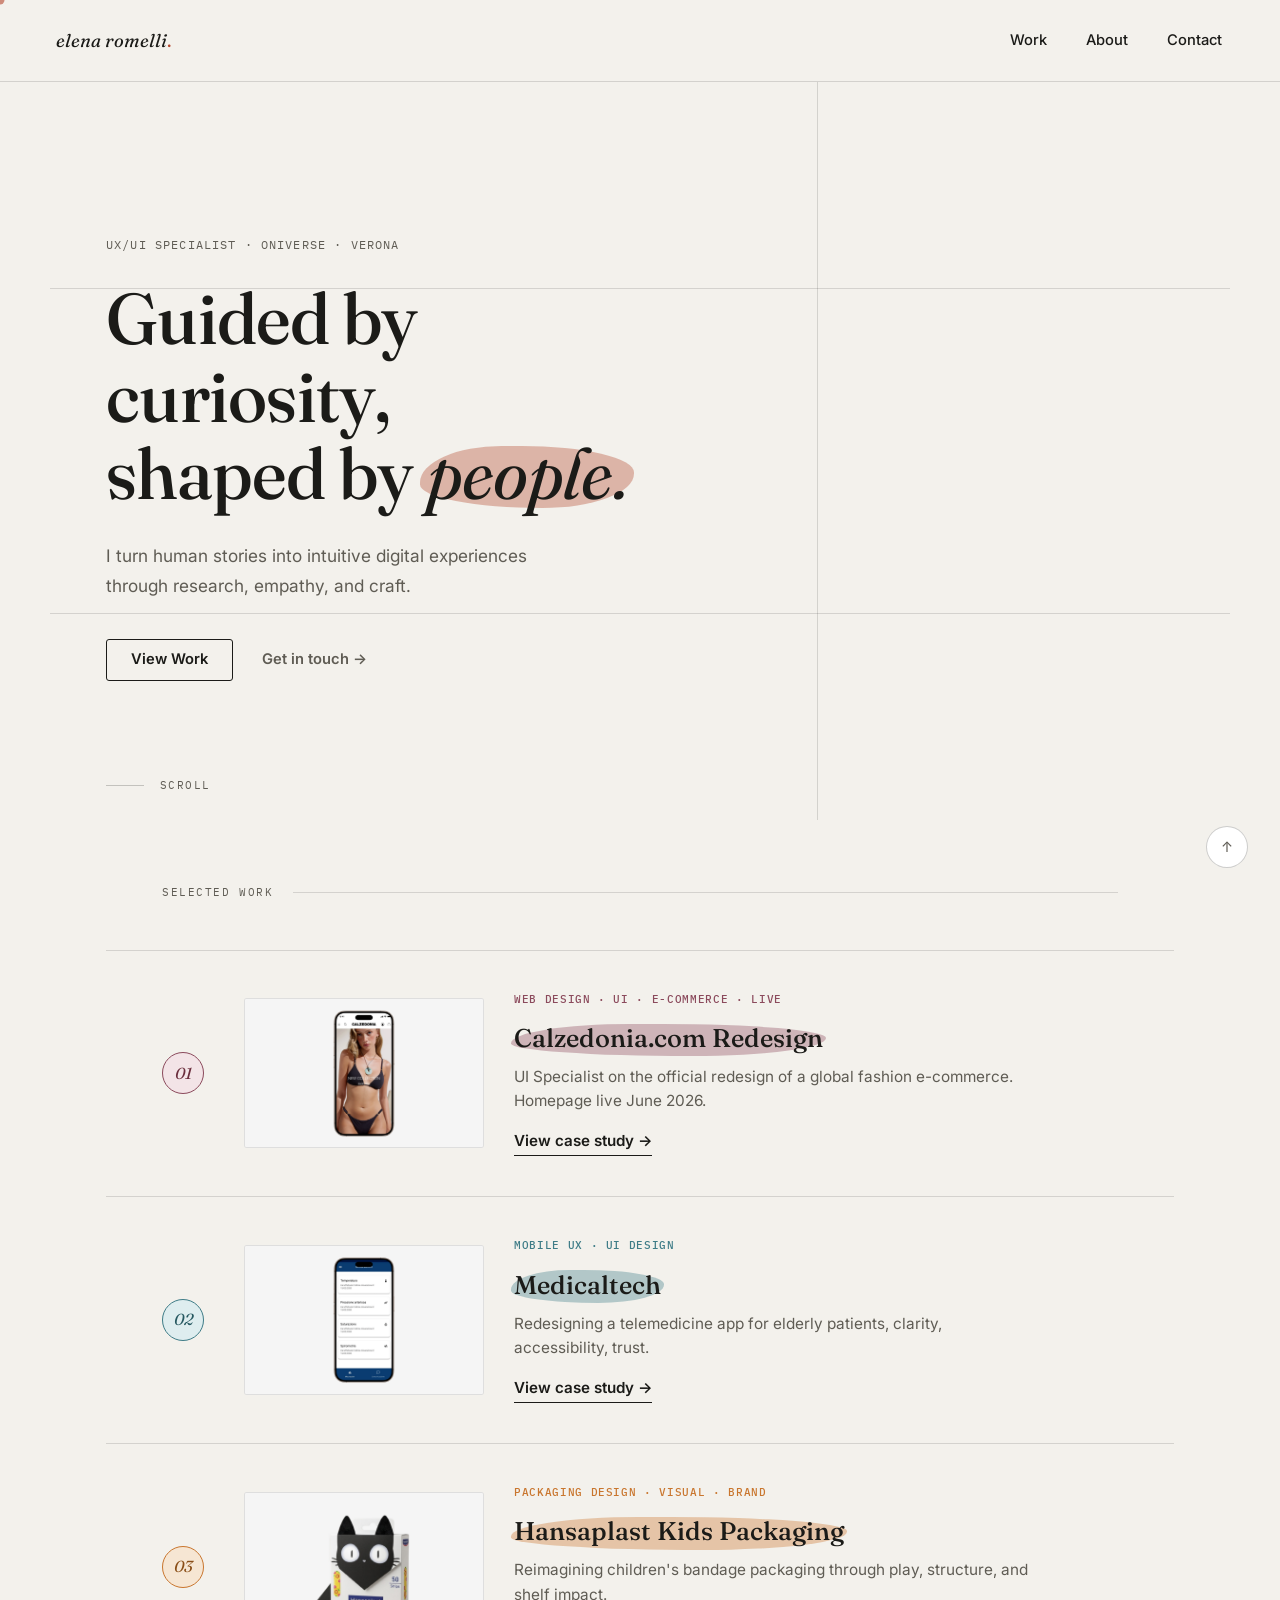
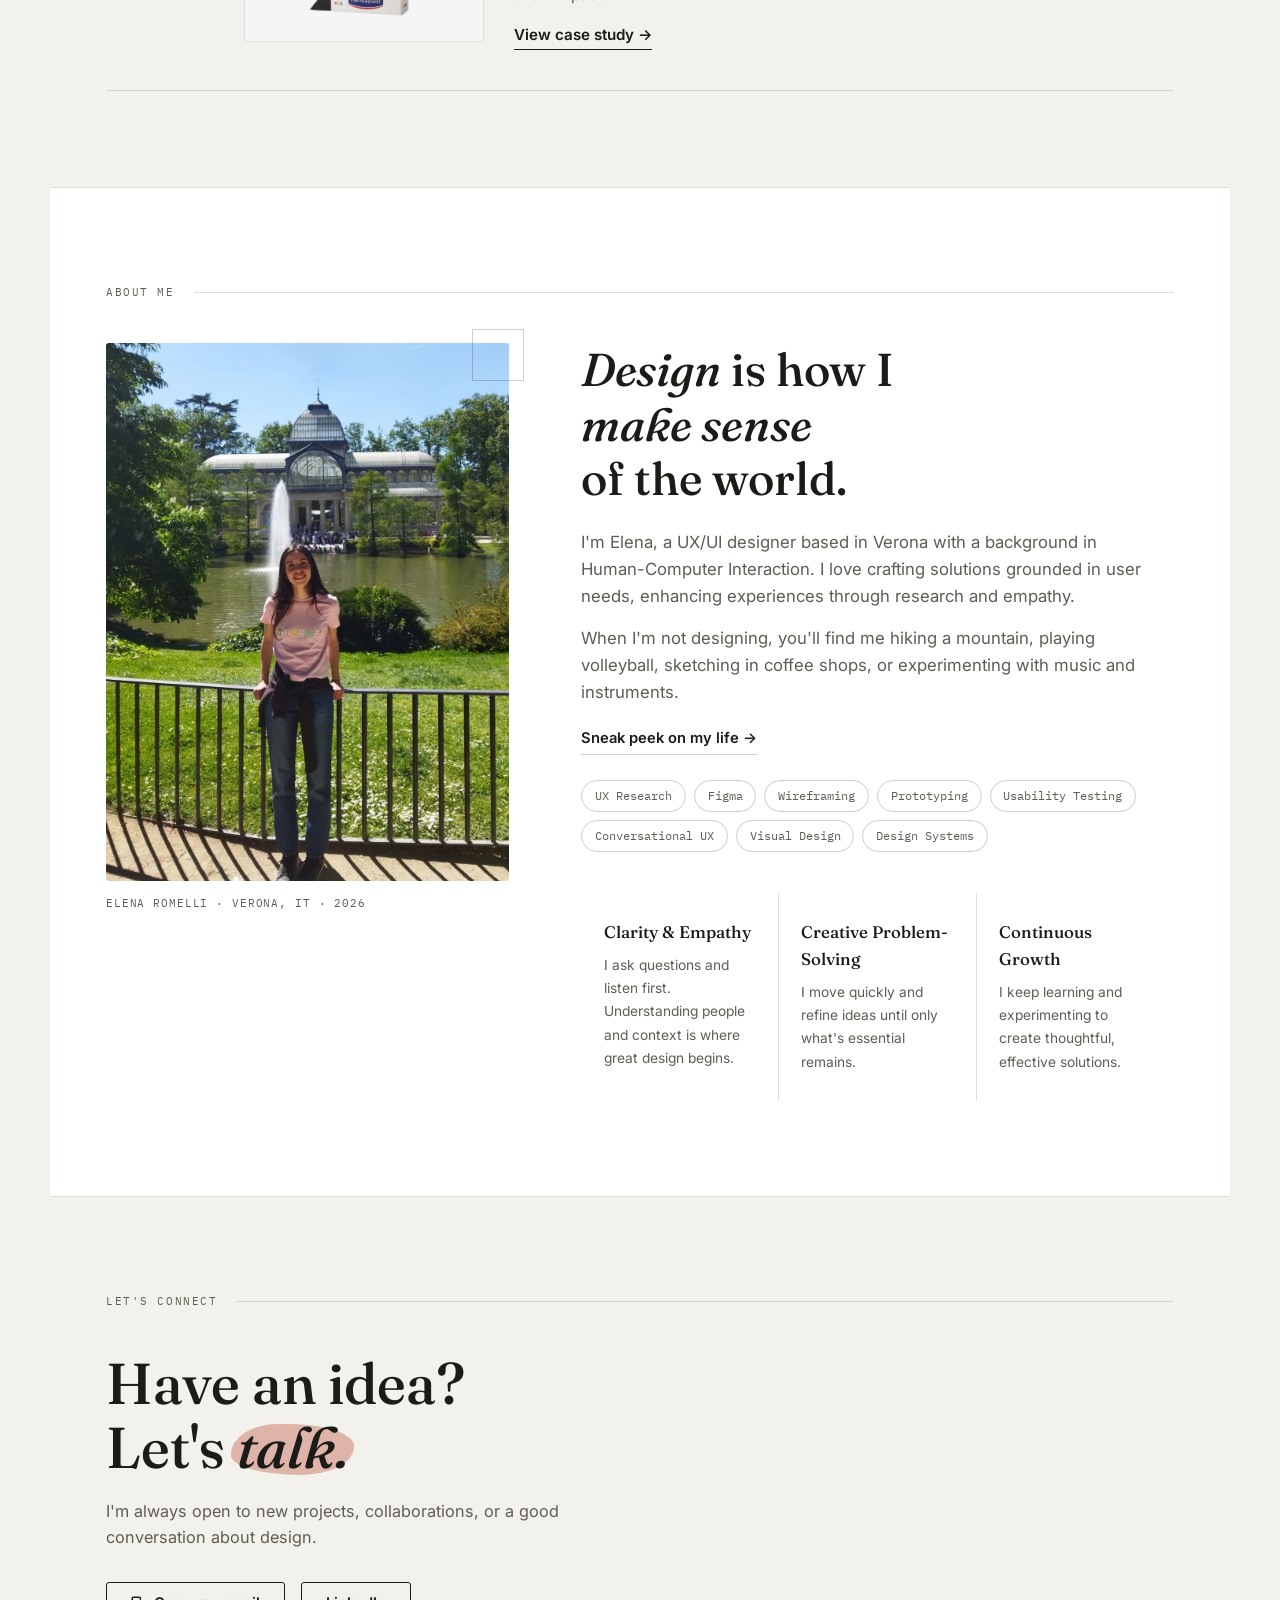
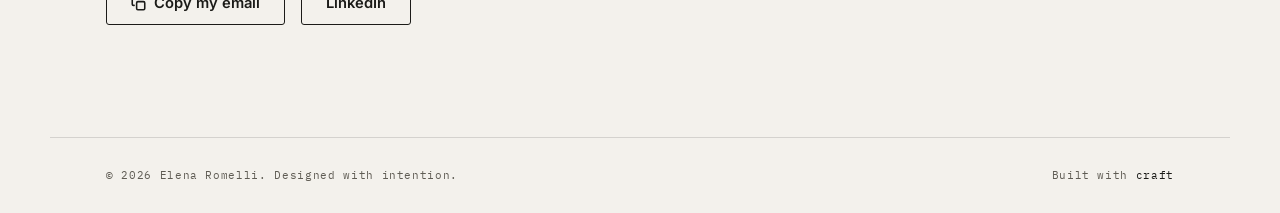
==== commit 6dde94a0: "Add files via upload" ====
--- a/index.html
+++ b/index.html
@@ -60,7 +60,7 @@
     <article class="project-row" style="--tint:var(--c-calz-tint); --txt:var(--c-calz-text)">
       <span class="p-badge" style="--proj:var(--c-calz)">01</span>
       <a href="calzedonia.html" class="p-thumb">
-        <img src="images/calzedonia_after_desktop.jpg" alt="Calzedonia redesign">
+        <img src="images/Calzedonia.png" alt="Calzedonia redesign">
       </a>
       <div class="p-main">
         <span class="p-tag" style="--proj:var(--c-calz)">Web Design · UI · E-commerce · Live</span>
@@ -72,23 +72,23 @@
 
     <!-- Medicaltech -->
     <article class="project-row" style="--tint:var(--c-med-tint); --txt:var(--c-med-text)">
-      <span class="p-badge" style="--proj:var(--c-med)">03</span>
+      <span class="p-badge" style="--proj:var(--c-med)">02</span>
       <a href="medicaltech.html" class="p-thumb">
-        <img src="images/med.jpg" alt="Medicaltech mockup">
+        <img src="images/Medicaltech_Cover.png" alt="Medicaltech mockup">
       </a>
       <div class="p-main">
         <span class="p-tag" style="--proj:var(--c-med)">Mobile UX · UI Design</span>
         <h3><a href="medicaltech.html" class="marker" style="--mk:var(--c-med)">Medicaltech</a></h3>
-        <p class="p-desc">Redesigning a telemedicine app for elderly patients — clarity, accessibility, trust.</p>
+        <p class="p-desc">Redesigning a telemedicine app for elderly patients, clarity, accessibility, trust.</p>
         <a href="medicaltech.html" class="link-arrow">View case study →</a>
       </div>
     </article>
 
     <!-- Packaging -->
     <article class="project-row" style="--tint:var(--c-pack-tint); --txt:var(--c-pack-text)">
-      <span class="p-badge" style="--proj:var(--c-pack)">02</span>
+      <span class="p-badge" style="--proj:var(--c-pack)">03</span>
       <a href="packaging.html" class="p-thumb">
-        <img src="images/packaging_final.webp" alt="Hansaplast packaging">
+        <img src="images/Packaging_Cover.png" alt="Hansaplast packaging">
       </a>
       <div class="p-main">
         <span class="p-tag" style="--proj:var(--c-pack)">Packaging Design · Visual · Brand</span>
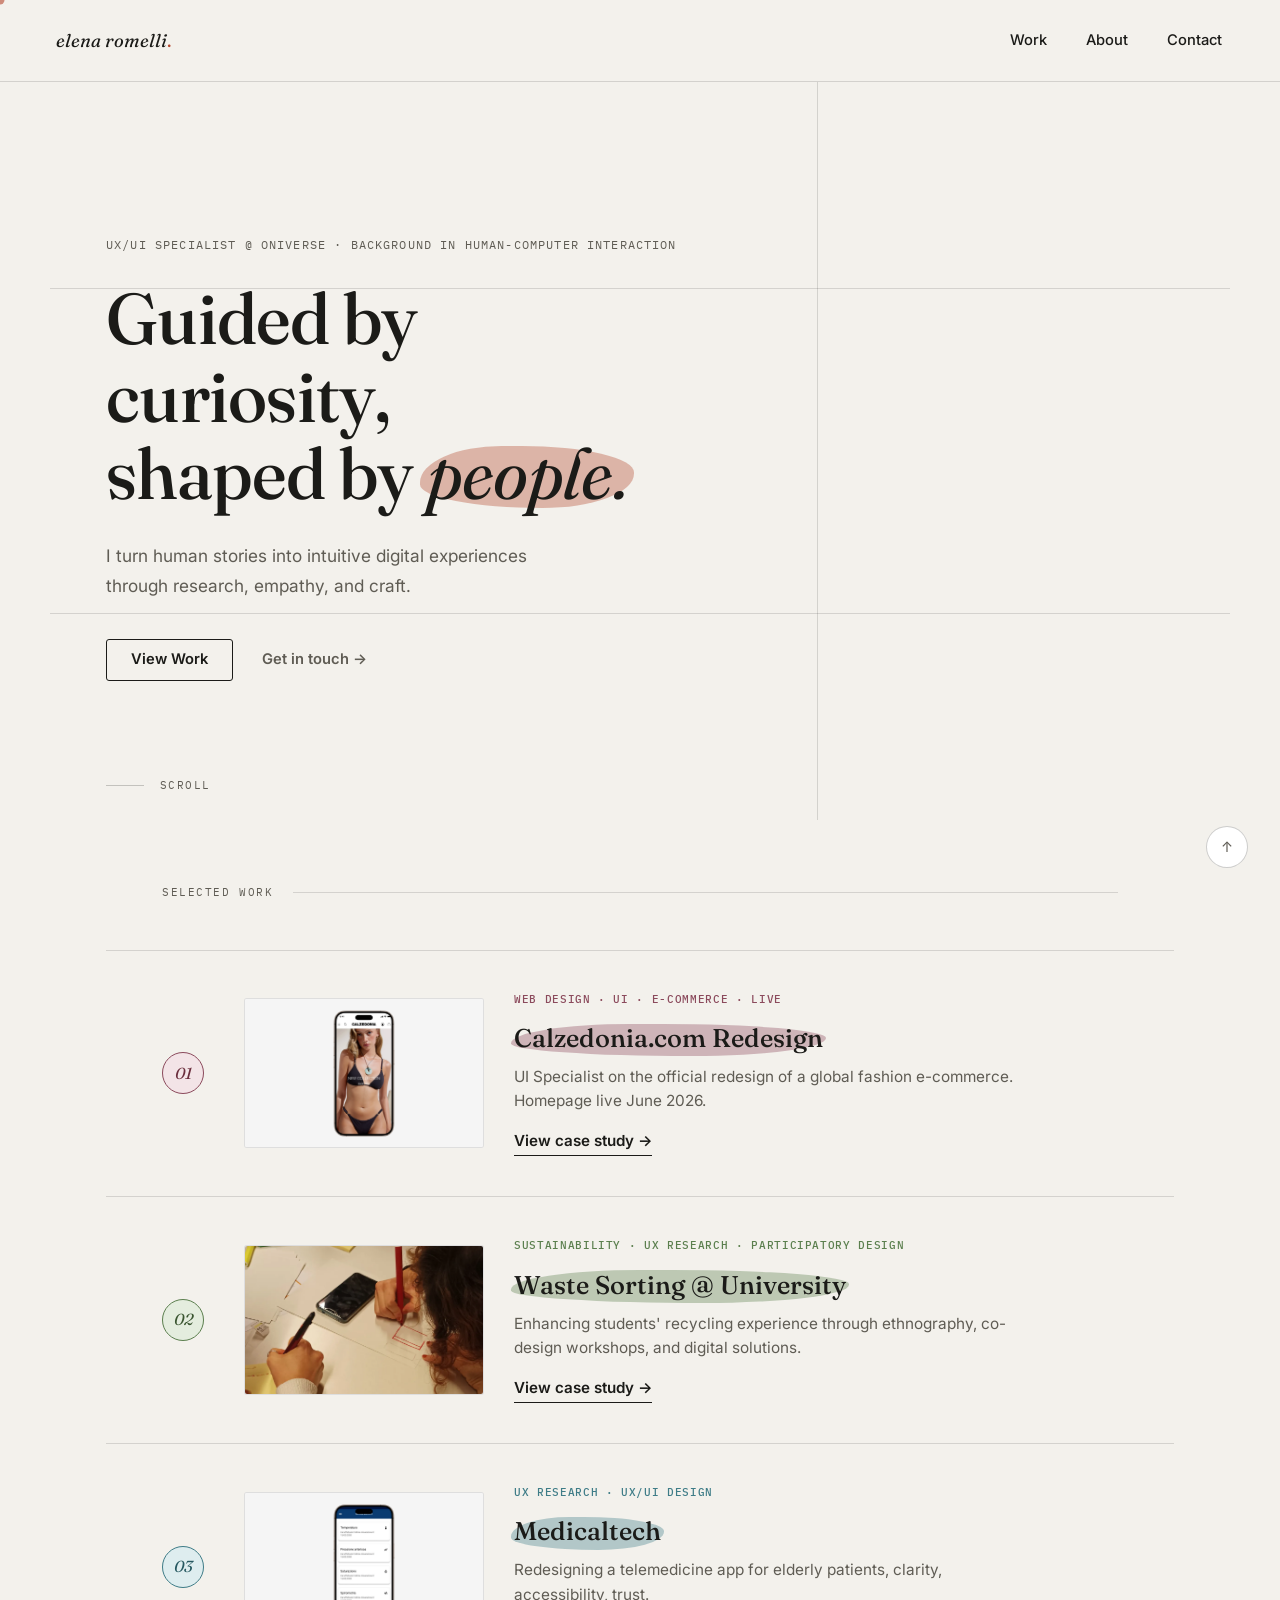
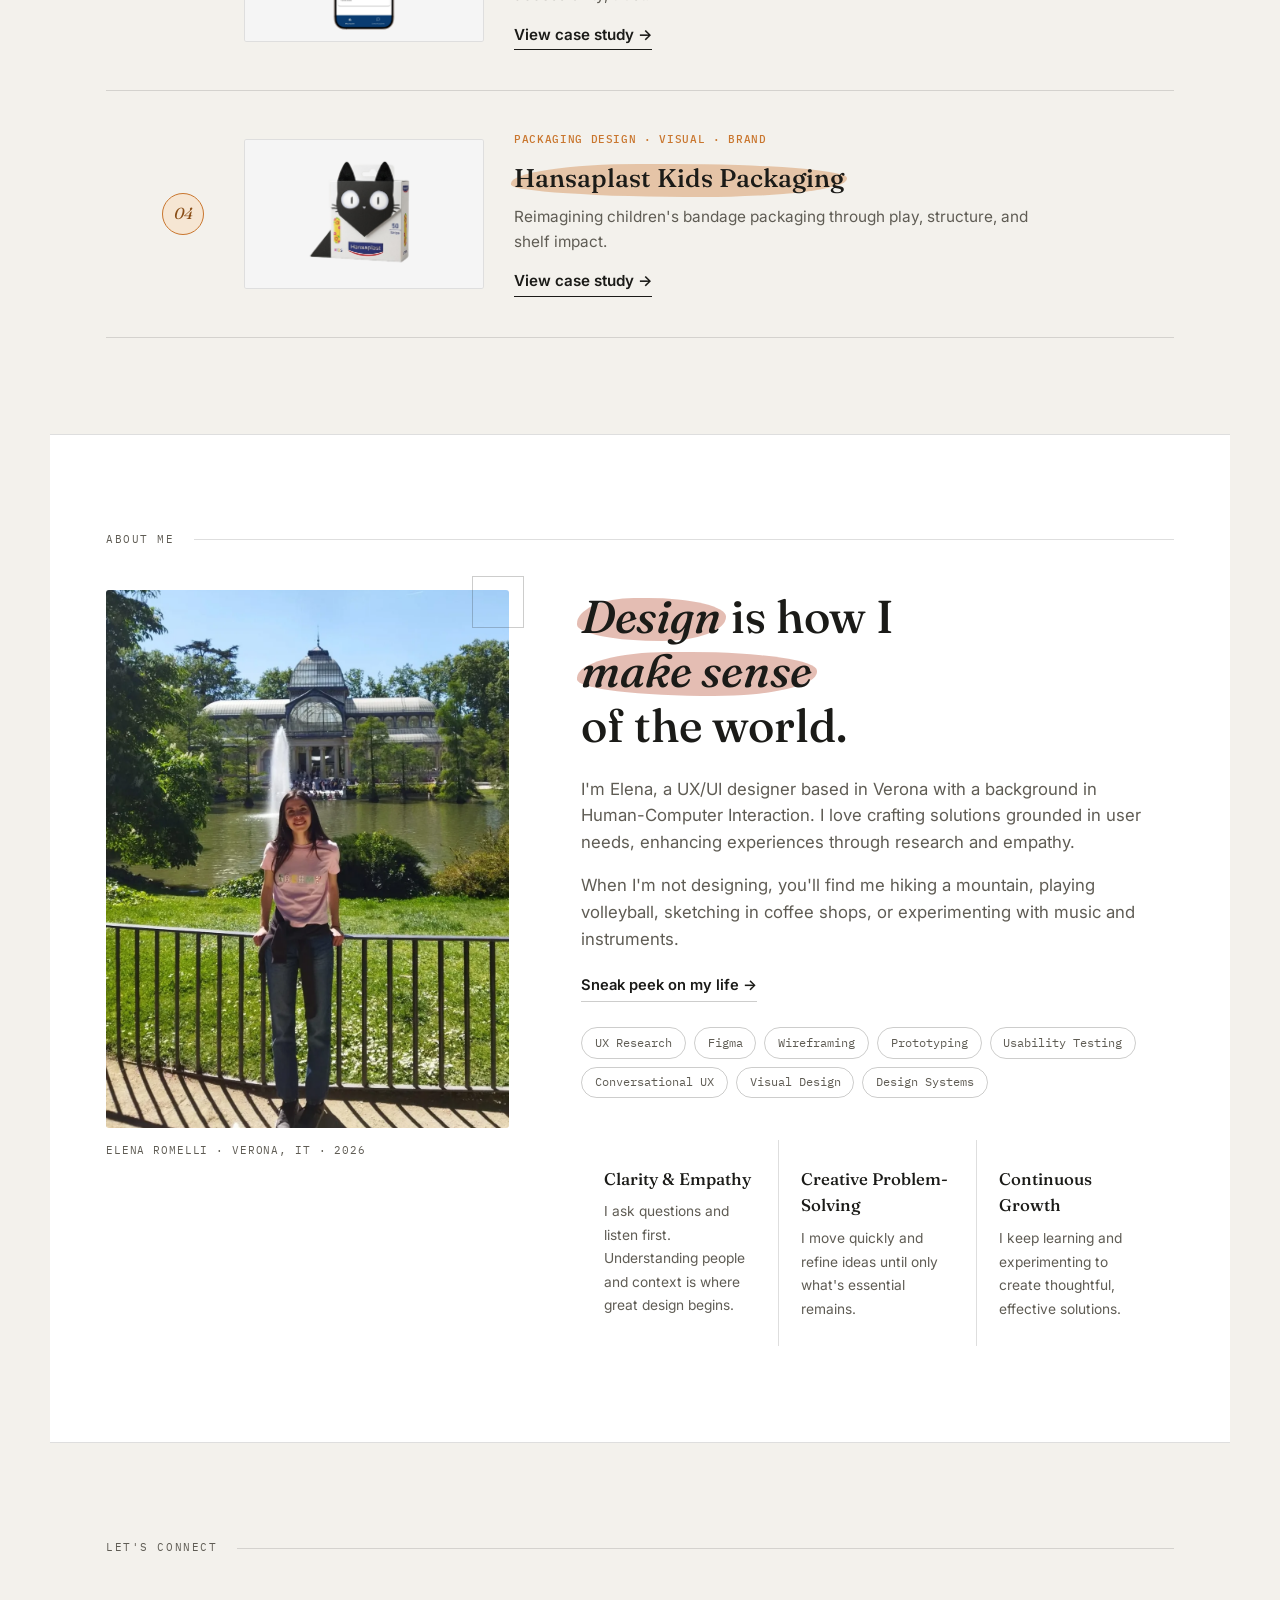
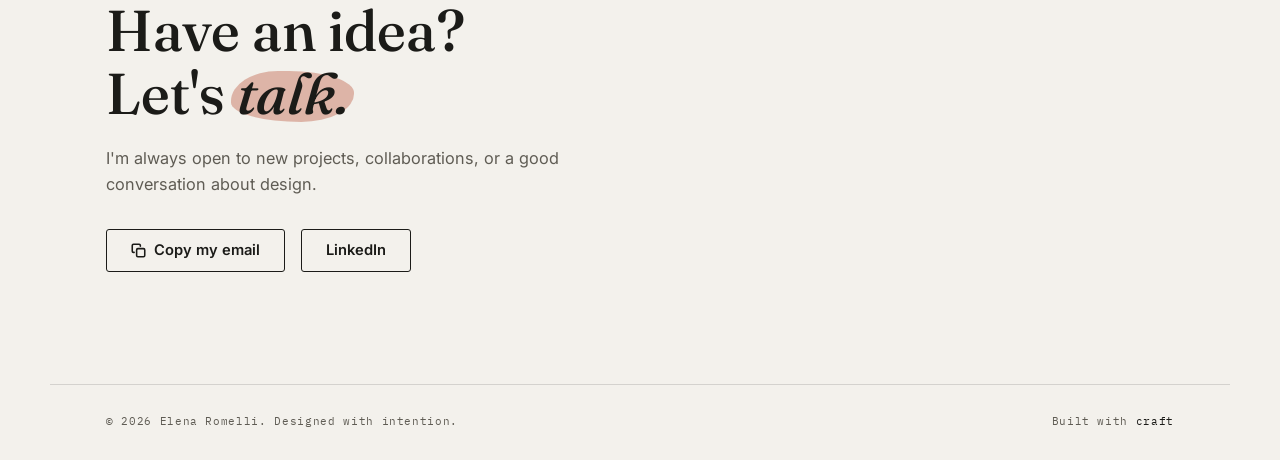
==== commit d25f480c: "Add files via upload" ====
--- a/index.html
+++ b/index.html
@@ -27,7 +27,7 @@
   <div class="hero-grid-line v" style="left:65%"></div>
 
   <div class="hero-left">
-    <div class="hero-eyebrow">UX/UI Specialist · Oniverse · Verona</div>
+    <div class="hero-eyebrow">UX/UI Specialist @ Oniverse · Background in Human-Computer Interaction</div>
     <h2 class="hero-headline">
       Guided by<br>
       curiosity,<br>
@@ -56,6 +56,7 @@
 
   <div class="project-list">
 
+
     <!-- Calzedonia — pezzo forte -->
     <article class="project-row" style="--tint:var(--c-calz-tint); --txt:var(--c-calz-text)">
       <span class="p-badge" style="--proj:var(--c-calz)">01</span>
@@ -70,14 +71,28 @@
       </div>
     </article>
 
+    <!-- Waste Sorting -->
+    <article class="project-row" style="--tint:var(--c-waste-tint); --txt:var(--c-waste-text)">
+      <span class="p-badge" style="--proj:var(--c-waste)">02</span>
+      <a href="waste-sorting.html" class="p-thumb">
+        <img src="images/wastesorting_workshop1.webp" alt="Waste sorting workshop">
+      </a>
+      <div class="p-main">
+        <span class="p-tag" style="--proj:var(--c-waste)">Sustainability · UX Research · Participatory Design</span>
+        <h3><a href="waste-sorting.html" class="marker" style="--mk:var(--c-waste)">Waste Sorting @ University</a></h3>
+        <p class="p-desc">Enhancing students' recycling experience through ethnography, co-design workshops, and digital solutions.</p>
+        <a href="waste-sorting.html" class="link-arrow">View case study →</a>
+      </div>
+    </article>
+
     <!-- Medicaltech -->
     <article class="project-row" style="--tint:var(--c-med-tint); --txt:var(--c-med-text)">
-      <span class="p-badge" style="--proj:var(--c-med)">02</span>
+      <span class="p-badge" style="--proj:var(--c-med)">03</span>
       <a href="medicaltech.html" class="p-thumb">
         <img src="images/Medicaltech_Cover.png" alt="Medicaltech mockup">
       </a>
       <div class="p-main">
-        <span class="p-tag" style="--proj:var(--c-med)">Mobile UX · UI Design</span>
+        <span class="p-tag" style="--proj:var(--c-med)">UX Research · UX/UI Design</span>
         <h3><a href="medicaltech.html" class="marker" style="--mk:var(--c-med)">Medicaltech</a></h3>
         <p class="p-desc">Redesigning a telemedicine app for elderly patients, clarity, accessibility, trust.</p>
         <a href="medicaltech.html" class="link-arrow">View case study →</a>
@@ -86,7 +101,7 @@
 
     <!-- Packaging -->
     <article class="project-row" style="--tint:var(--c-pack-tint); --txt:var(--c-pack-text)">
-      <span class="p-badge" style="--proj:var(--c-pack)">03</span>
+      <span class="p-badge" style="--proj:var(--c-pack)">04</span>
       <a href="packaging.html" class="p-thumb">
         <img src="images/Packaging_Cover.png" alt="Hansaplast packaging">
       </a>
--- a/style.css
+++ b/style.css
@@ -16,6 +16,7 @@
   --c-calz:      #8B4A5C; --c-calz-tint:  #F3E4E7; --c-calz-text:  #6B2E3D;
   --c-pack:      #C9762E; --c-pack-tint:  #F6E6D3; --c-pack-text:  #8A4E17;
   --c-med:       #3E7C87; --c-med-tint:   #DEEDEF; --c-med-text:   #265860;
+  --c-waste:     #5B7F4E; --c-waste-tint: #E4EDDE; --c-waste-text: #3A5530;
 
   --font-display:'Fraunces', serif;
   --font-body:   'Inter', sans-serif;
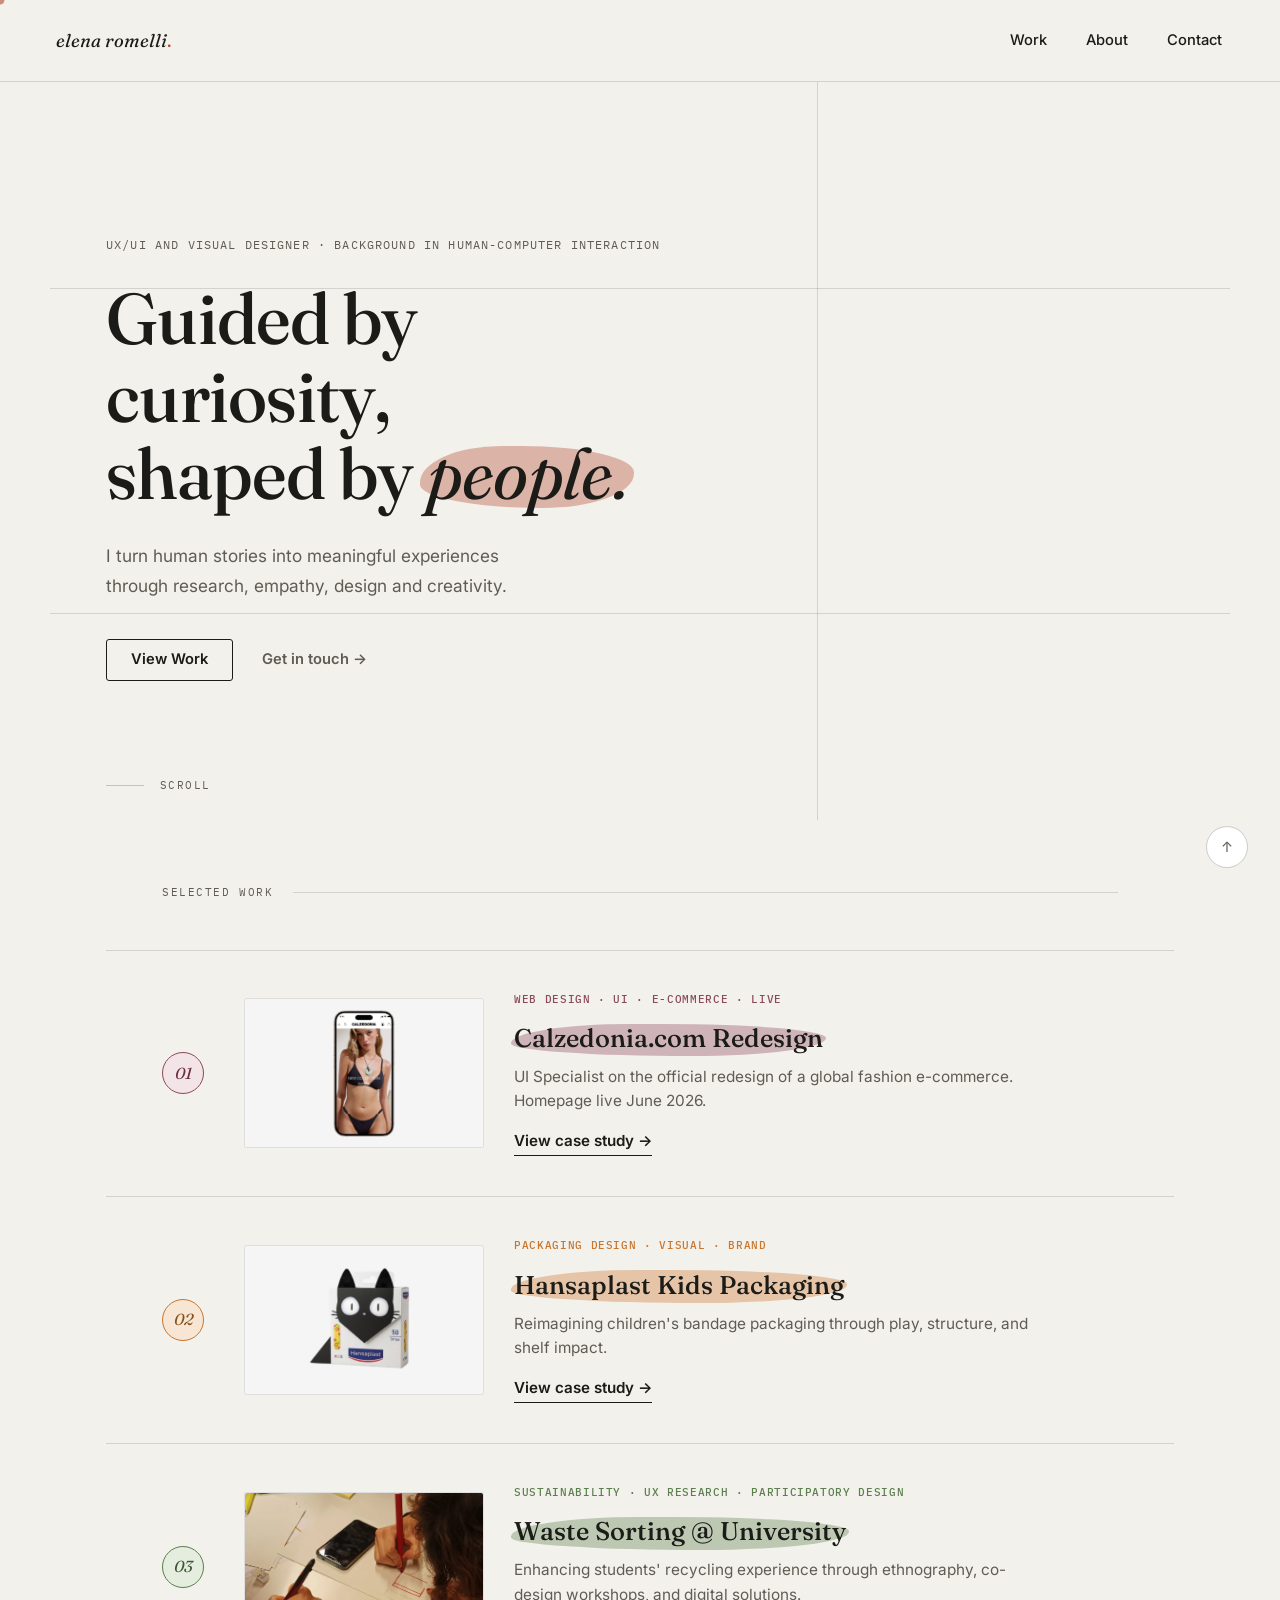
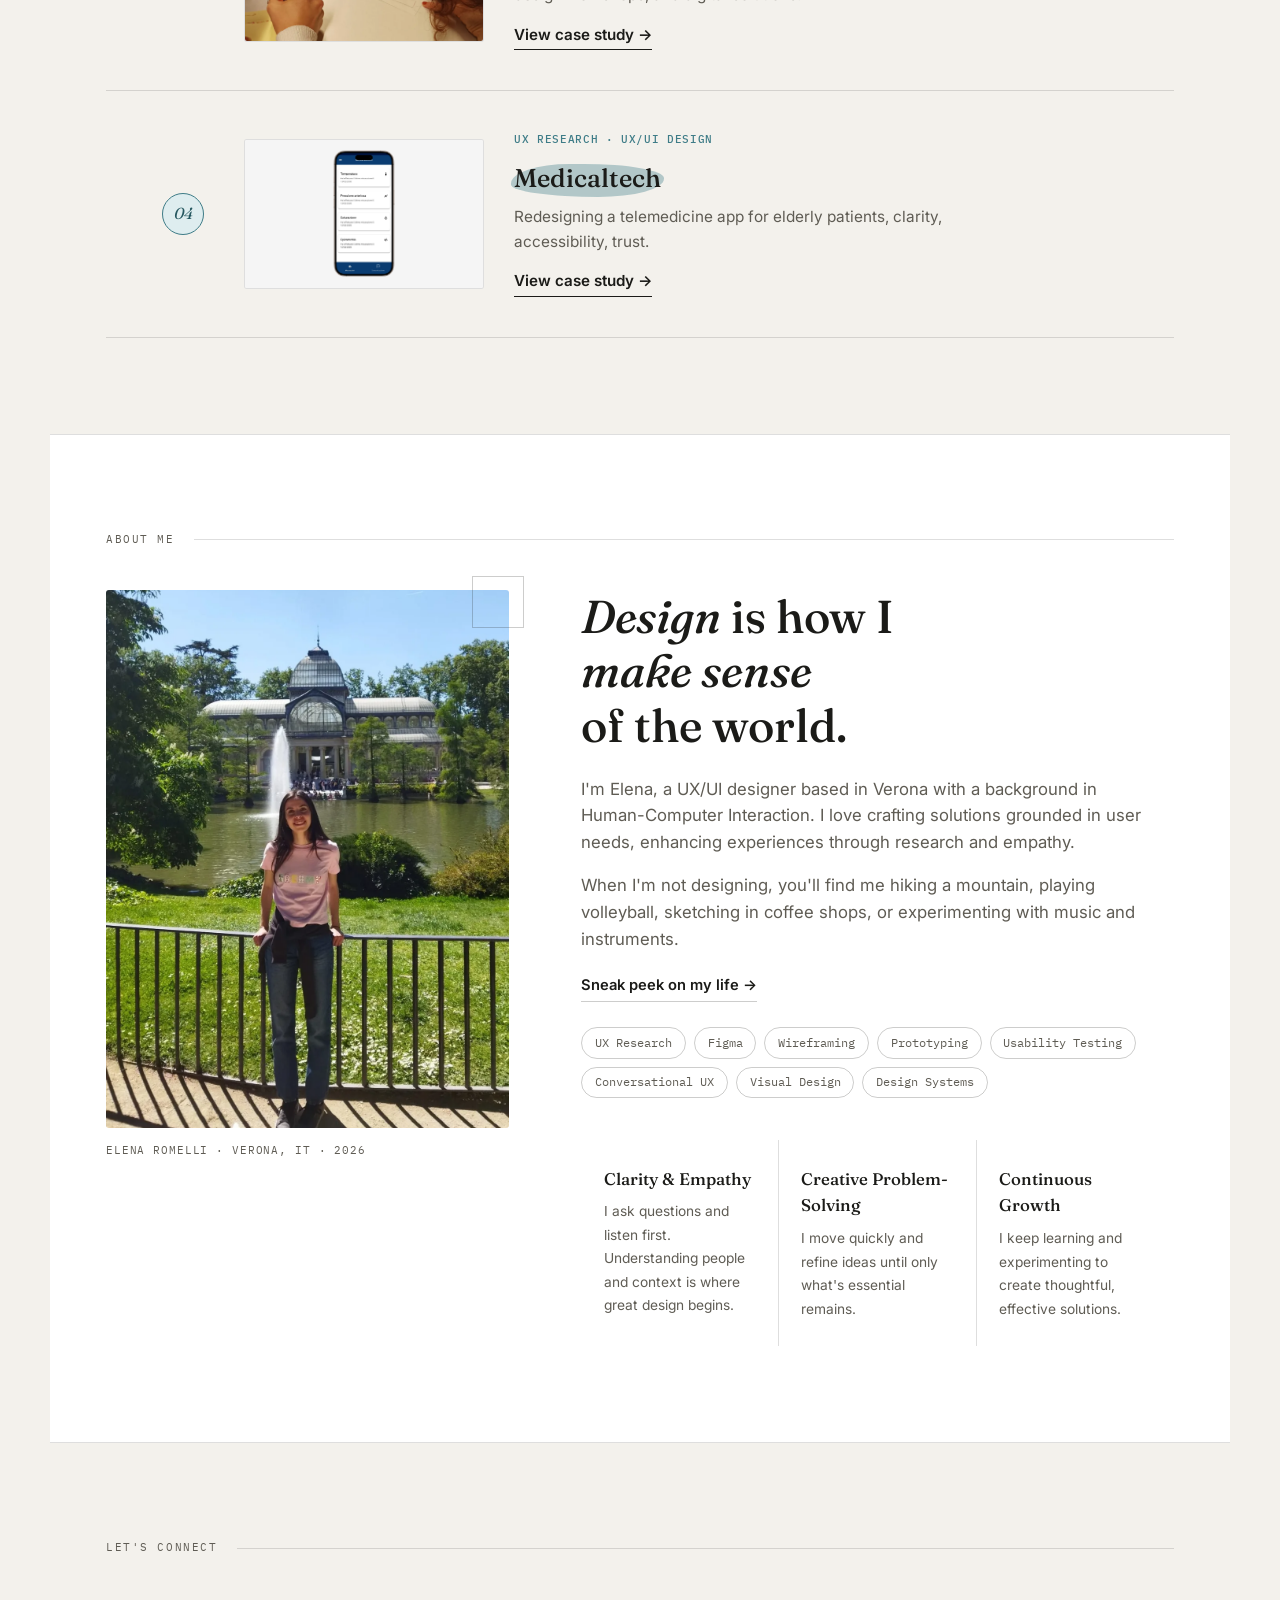
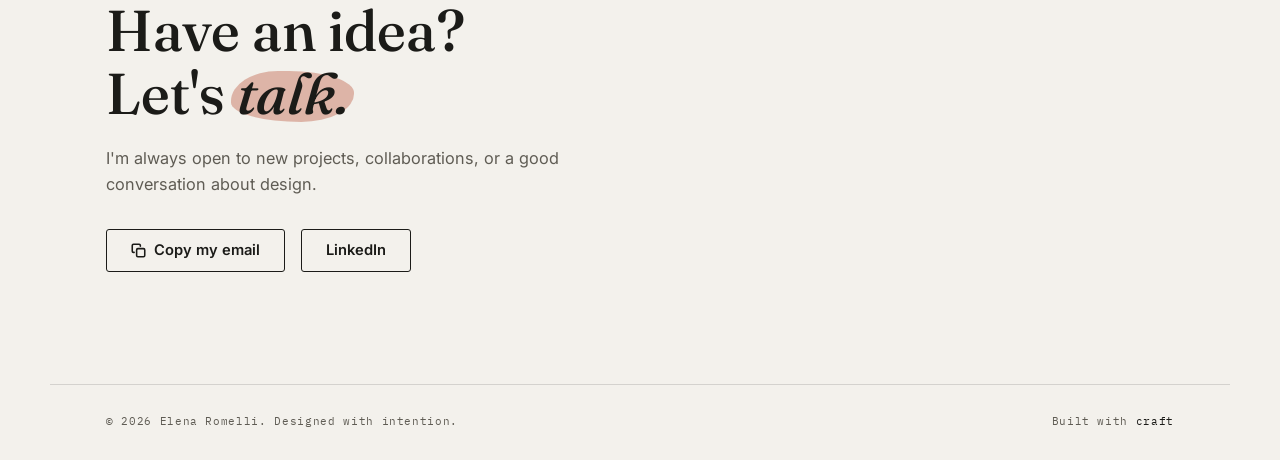
==== commit 1c077f6a: "Add files via upload" ====
--- a/index.html
+++ b/index.html
@@ -27,14 +27,14 @@
   <div class="hero-grid-line v" style="left:65%"></div>
 
   <div class="hero-left">
-    <div class="hero-eyebrow">UX/UI Specialist @ Oniverse · Background in Human-Computer Interaction</div>
+    <div class="hero-eyebrow">UX/UI and Visual Designer · Background in Human-Computer Interaction</div>
     <h2 class="hero-headline">
       Guided by<br>
       curiosity,<br>
       shaped by <span class="marker marker-auto" style="--mk:var(--voice)"><em>people.</em></span>
     </h2>
     <p class="hero-tagline">
-      I turn human stories into intuitive digital experiences through research, empathy, and craft.
+      I turn human stories into meaningful experiences through research, empathy, design and creativity.
     </p>
     <div class="hero-buttons">
       <a href="#work" class="btn-primary">View Work</a>
@@ -71,9 +71,27 @@
       </div>
     </article>
 
-    <!-- Waste Sorting -->
+  
+
+
+    <!-- Packaging -->
+    <article class="project-row" style="--tint:var(--c-pack-tint); --txt:var(--c-pack-text)">
+      <span class="p-badge" style="--proj:var(--c-pack)">02</span>
+      <a href="packaging.html" class="p-thumb">
+        <img src="images/Packaging_Cover.png" alt="Hansaplast packaging">
+      </a>
+      <div class="p-main">
+        <span class="p-tag" style="--proj:var(--c-pack)">Packaging Design · Visual · Brand</span>
+        <h3><a href="packaging.html" class="marker" style="--mk:var(--c-pack)">Hansaplast Kids Packaging</a></h3>
+        <p class="p-desc">Reimagining children's bandage packaging through play, structure, and shelf impact.</p>
+        <a href="packaging.html" class="link-arrow">View case study →</a>
+      </div>
+    </article>
+
+
+      <!-- Waste Sorting -->
     <article class="project-row" style="--tint:var(--c-waste-tint); --txt:var(--c-waste-text)">
-      <span class="p-badge" style="--proj:var(--c-waste)">02</span>
+      <span class="p-badge" style="--proj:var(--c-waste)">03</span>
       <a href="waste-sorting.html" class="p-thumb">
         <img src="images/wastesorting_workshop1.webp" alt="Waste sorting workshop">
       </a>
@@ -85,9 +103,9 @@
       </div>
     </article>
 
-    <!-- Medicaltech -->
+      <!-- Medicaltech -->
     <article class="project-row" style="--tint:var(--c-med-tint); --txt:var(--c-med-text)">
-      <span class="p-badge" style="--proj:var(--c-med)">03</span>
+      <span class="p-badge" style="--proj:var(--c-med)">04</span>
       <a href="medicaltech.html" class="p-thumb">
         <img src="images/Medicaltech_Cover.png" alt="Medicaltech mockup">
       </a>
@@ -96,20 +114,6 @@
         <h3><a href="medicaltech.html" class="marker" style="--mk:var(--c-med)">Medicaltech</a></h3>
         <p class="p-desc">Redesigning a telemedicine app for elderly patients, clarity, accessibility, trust.</p>
         <a href="medicaltech.html" class="link-arrow">View case study →</a>
-      </div>
-    </article>
-
-    <!-- Packaging -->
-    <article class="project-row" style="--tint:var(--c-pack-tint); --txt:var(--c-pack-text)">
-      <span class="p-badge" style="--proj:var(--c-pack)">04</span>
-      <a href="packaging.html" class="p-thumb">
-        <img src="images/Packaging_Cover.png" alt="Hansaplast packaging">
-      </a>
-      <div class="p-main">
-        <span class="p-tag" style="--proj:var(--c-pack)">Packaging Design · Visual · Brand</span>
-        <h3><a href="packaging.html" class="marker" style="--mk:var(--c-pack)">Hansaplast Kids Packaging</a></h3>
-        <p class="p-desc">Reimagining children's bandage packaging through play, structure, and shelf impact.</p>
-        <a href="packaging.html" class="link-arrow">View case study →</a>
       </div>
     </article>
 
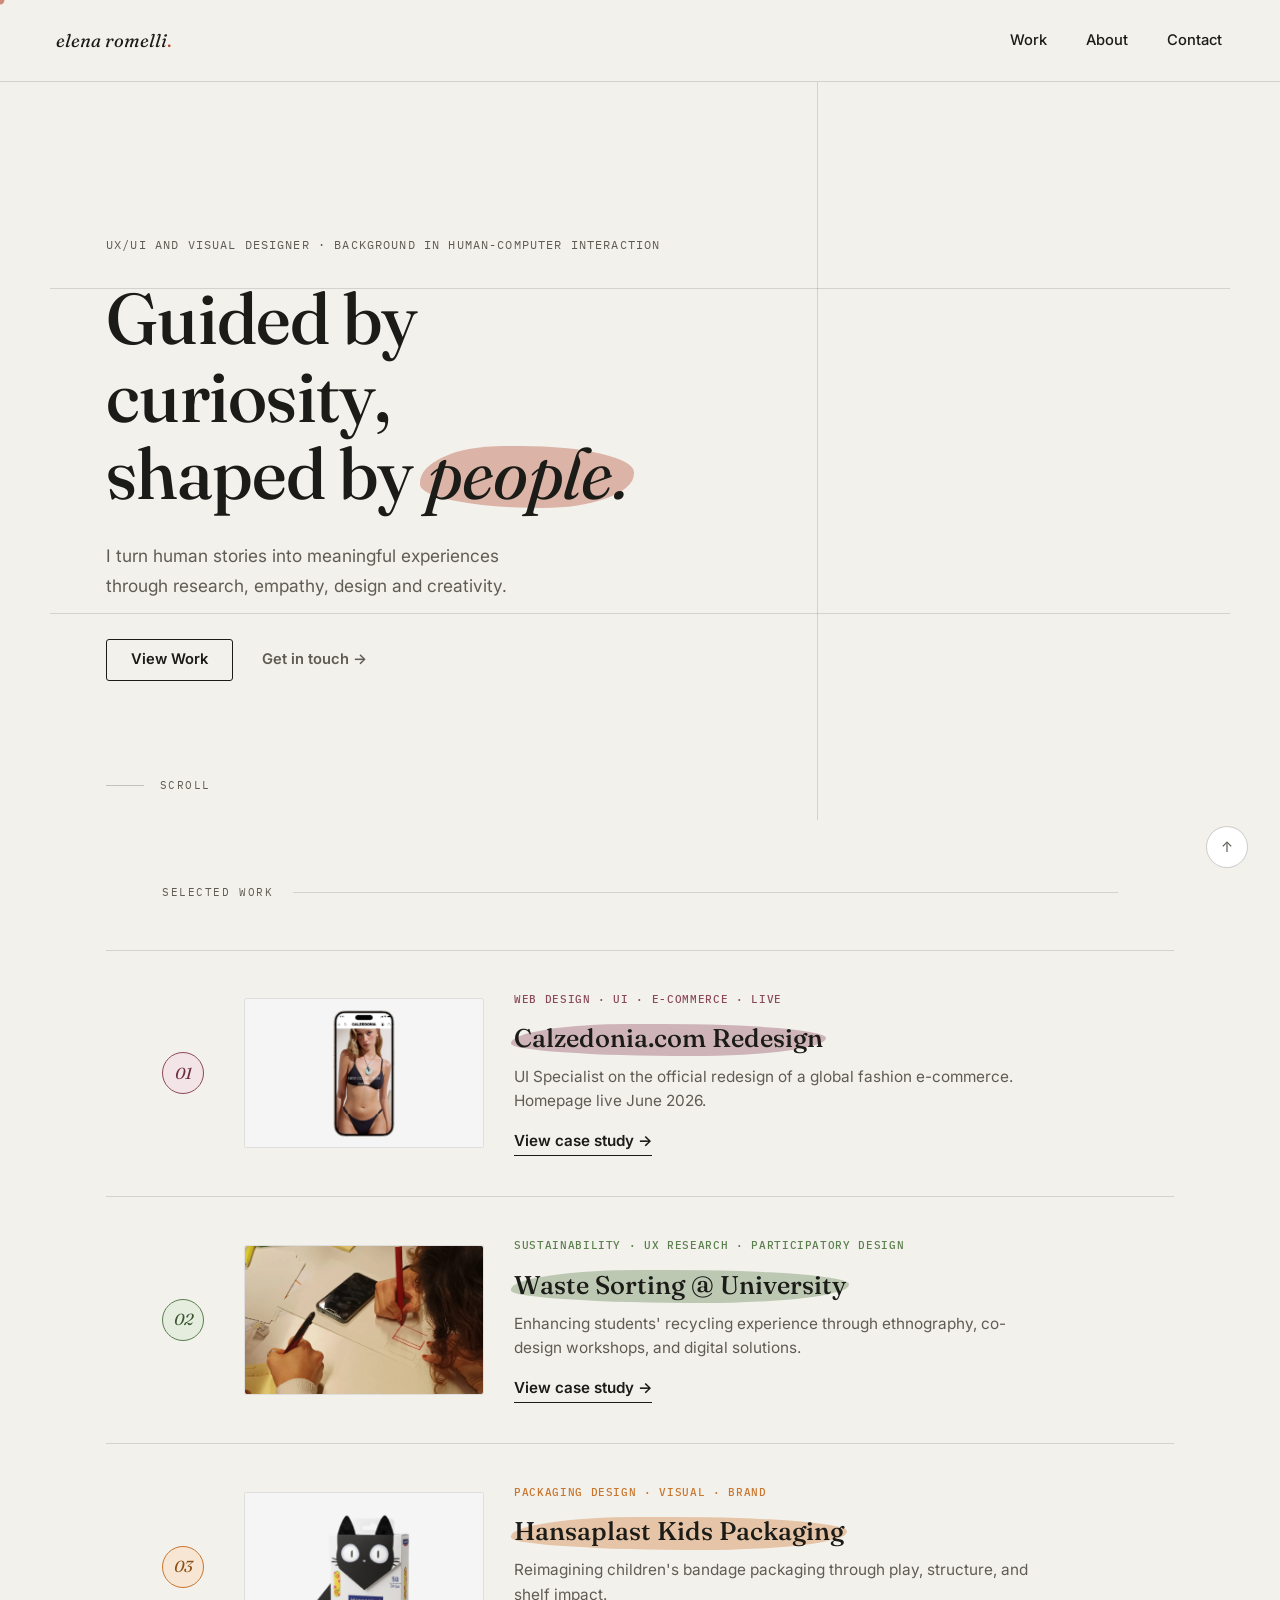
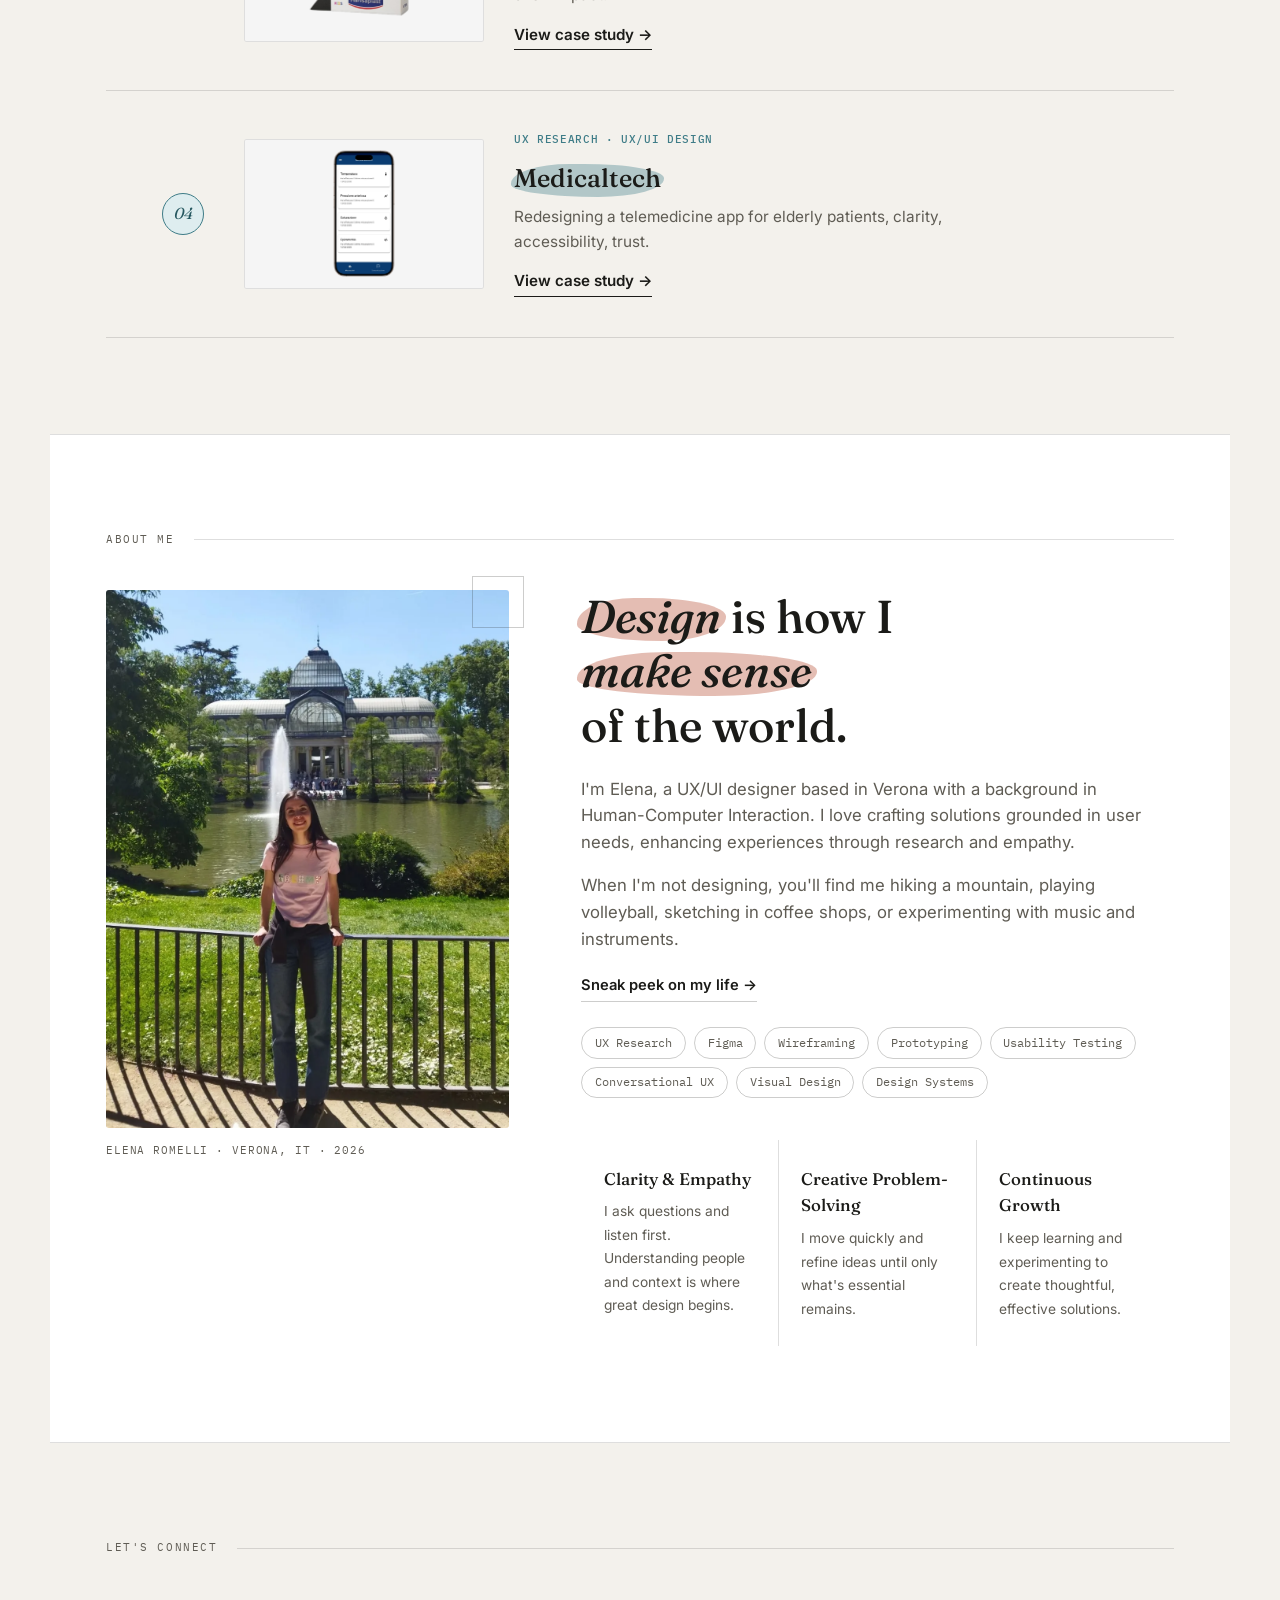
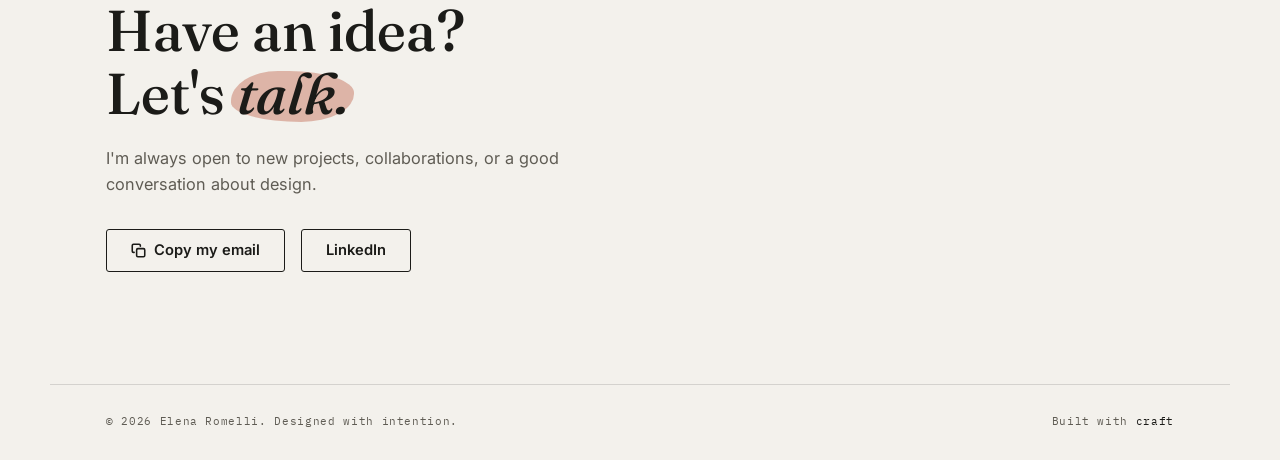
==== commit 872f91bf: "Add files via upload" ====
--- a/index.html
+++ b/index.html
@@ -71,12 +71,25 @@
       </div>
     </article>
 
-  
-
-
-    <!-- Packaging -->
+
+      <!-- Waste Sorting -->
+    <article class="project-row" style="--tint:var(--c-waste-tint); --txt:var(--c-waste-text)">
+      <span class="p-badge" style="--proj:var(--c-waste)">02</span>
+      <a href="waste-sorting.html" class="p-thumb">
+        <img src="images/wastesorting_workshop1.webp" alt="Waste sorting workshop">
+      </a>
+      <div class="p-main">
+        <span class="p-tag" style="--proj:var(--c-waste)">Sustainability · UX Research · Participatory Design</span>
+        <h3><a href="waste-sorting.html" class="marker" style="--mk:var(--c-waste)">Waste Sorting @ University</a></h3>
+        <p class="p-desc">Enhancing students' recycling experience through ethnography, co-design workshops, and digital solutions.</p>
+        <a href="waste-sorting.html" class="link-arrow">View case study →</a>
+      </div>
+    </article>
+
+
+        <!-- Packaging -->
     <article class="project-row" style="--tint:var(--c-pack-tint); --txt:var(--c-pack-text)">
-      <span class="p-badge" style="--proj:var(--c-pack)">02</span>
+      <span class="p-badge" style="--proj:var(--c-pack)">03</span>
       <a href="packaging.html" class="p-thumb">
         <img src="images/Packaging_Cover.png" alt="Hansaplast packaging">
       </a>
@@ -88,20 +101,6 @@
       </div>
     </article>
 
-
-      <!-- Waste Sorting -->
-    <article class="project-row" style="--tint:var(--c-waste-tint); --txt:var(--c-waste-text)">
-      <span class="p-badge" style="--proj:var(--c-waste)">03</span>
-      <a href="waste-sorting.html" class="p-thumb">
-        <img src="images/wastesorting_workshop1.webp" alt="Waste sorting workshop">
-      </a>
-      <div class="p-main">
-        <span class="p-tag" style="--proj:var(--c-waste)">Sustainability · UX Research · Participatory Design</span>
-        <h3><a href="waste-sorting.html" class="marker" style="--mk:var(--c-waste)">Waste Sorting @ University</a></h3>
-        <p class="p-desc">Enhancing students' recycling experience through ethnography, co-design workshops, and digital solutions.</p>
-        <a href="waste-sorting.html" class="link-arrow">View case study →</a>
-      </div>
-    </article>
 
       <!-- Medicaltech -->
     <article class="project-row" style="--tint:var(--c-med-tint); --txt:var(--c-med-text)">
